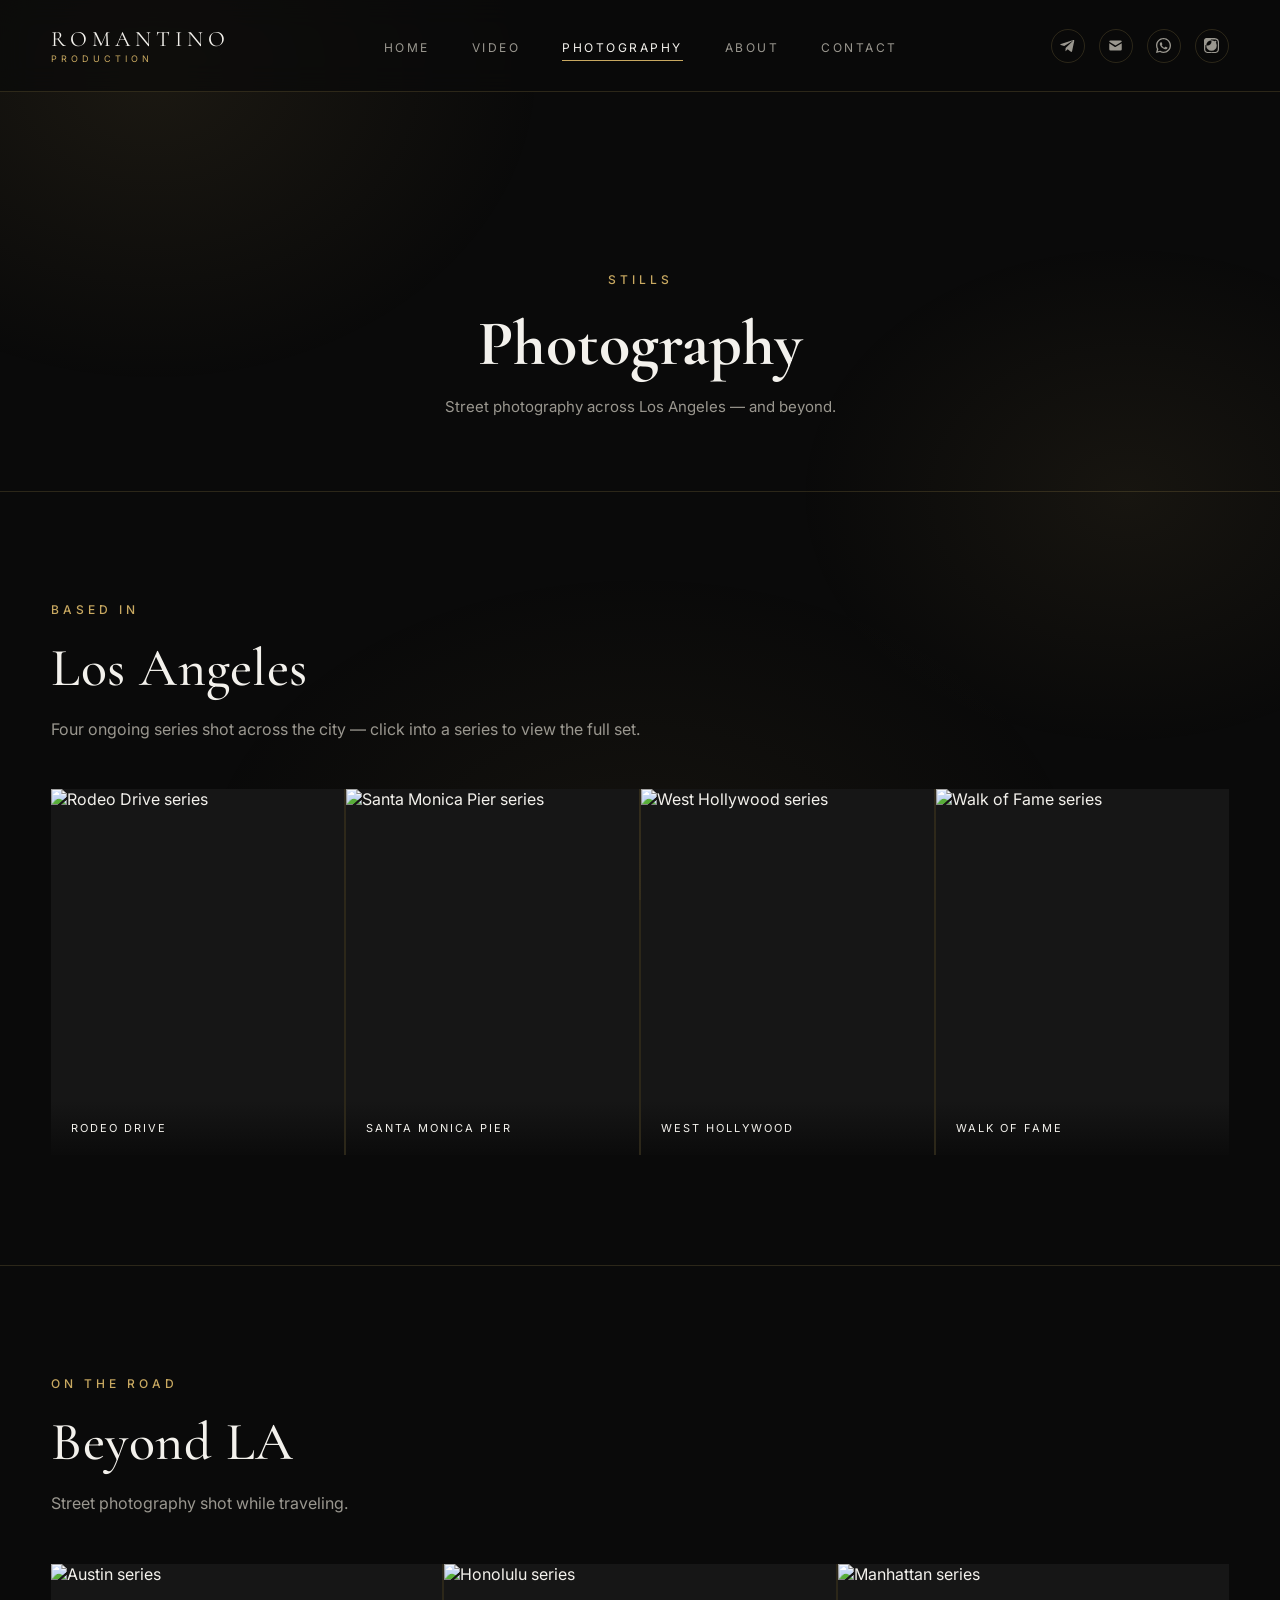
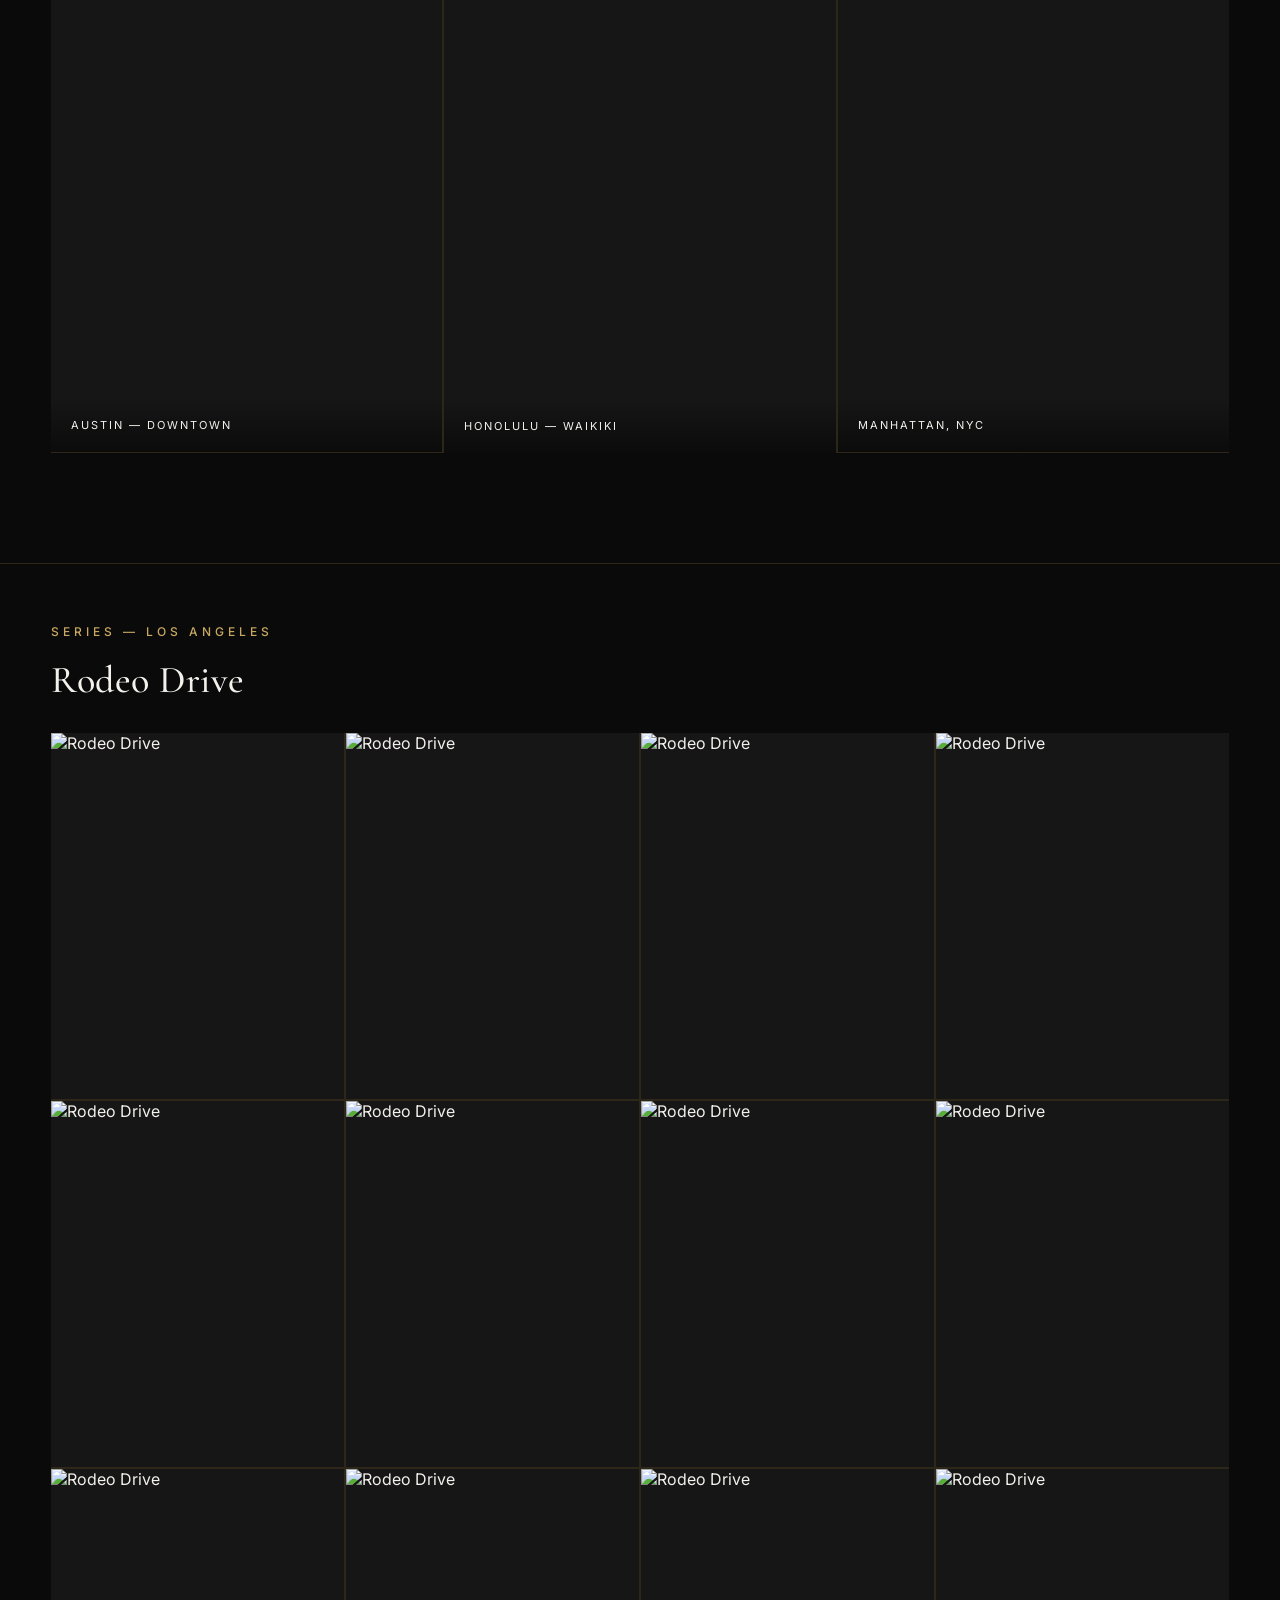
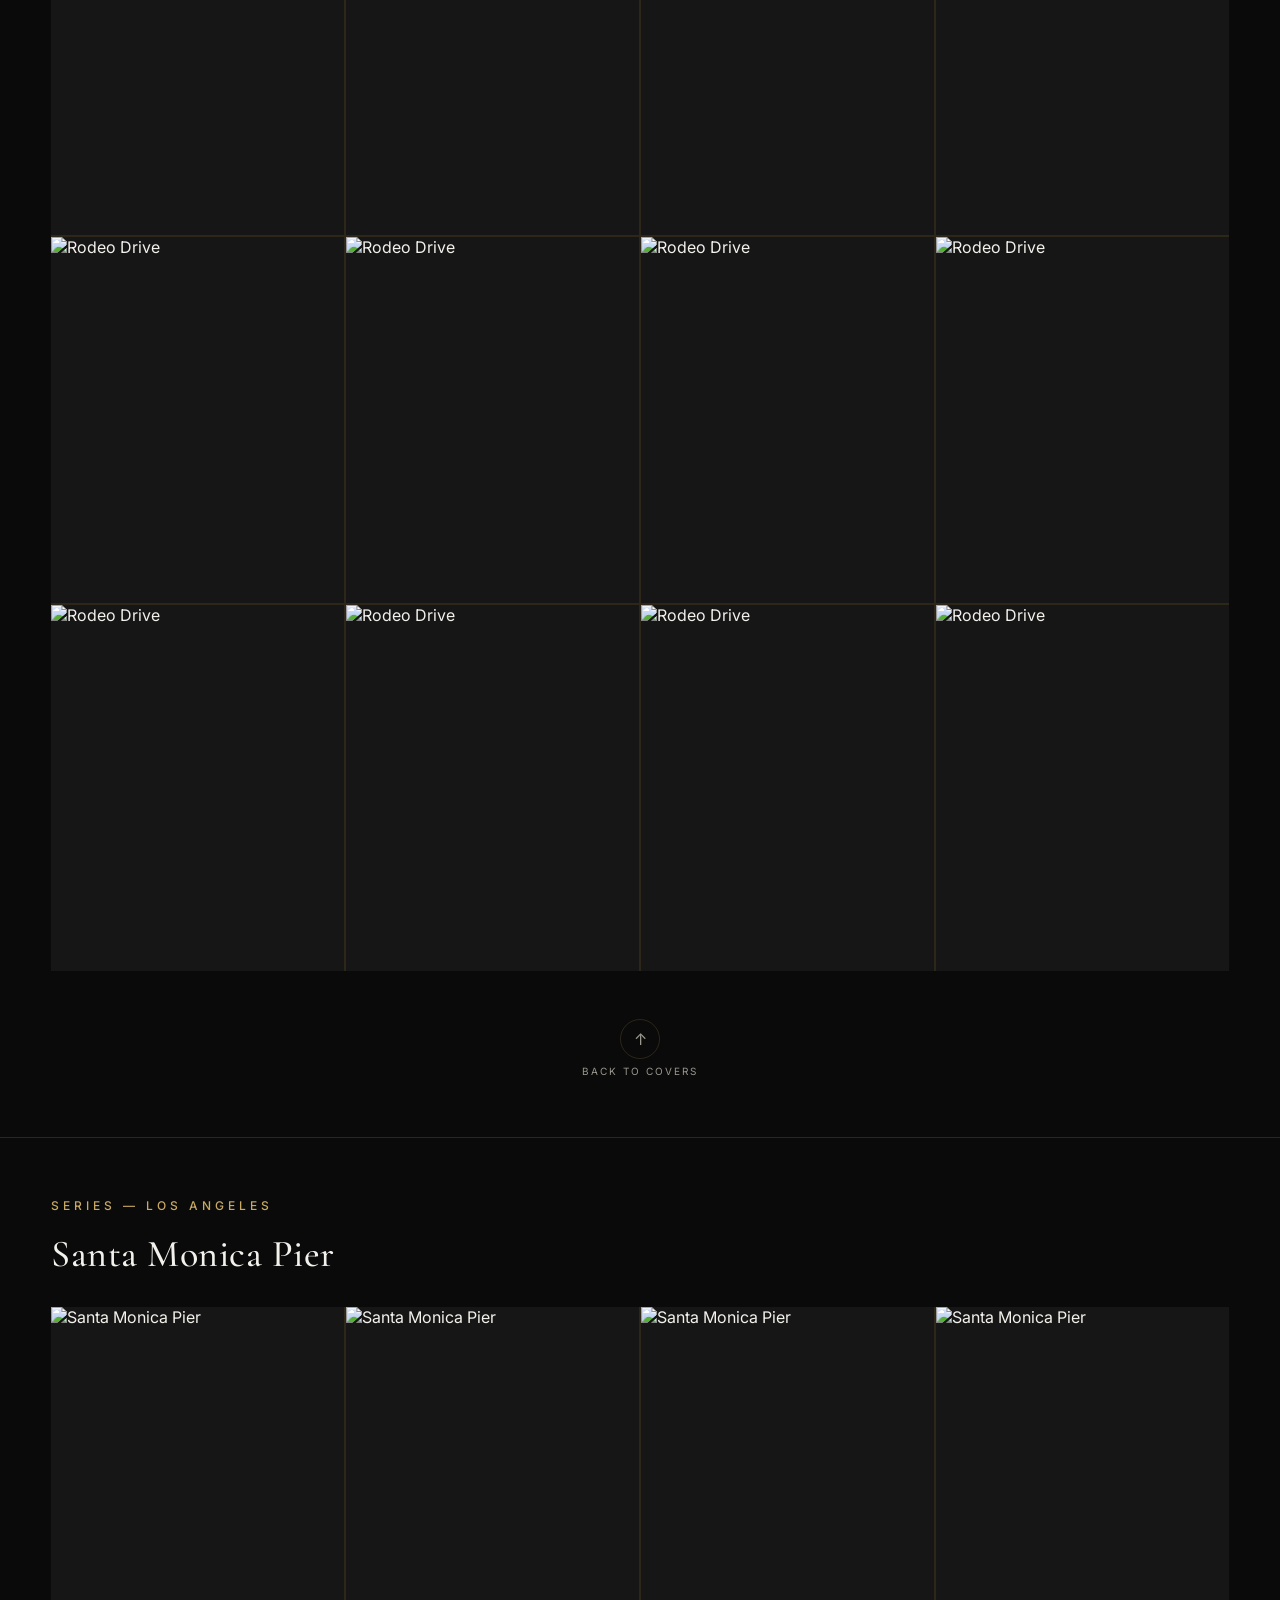
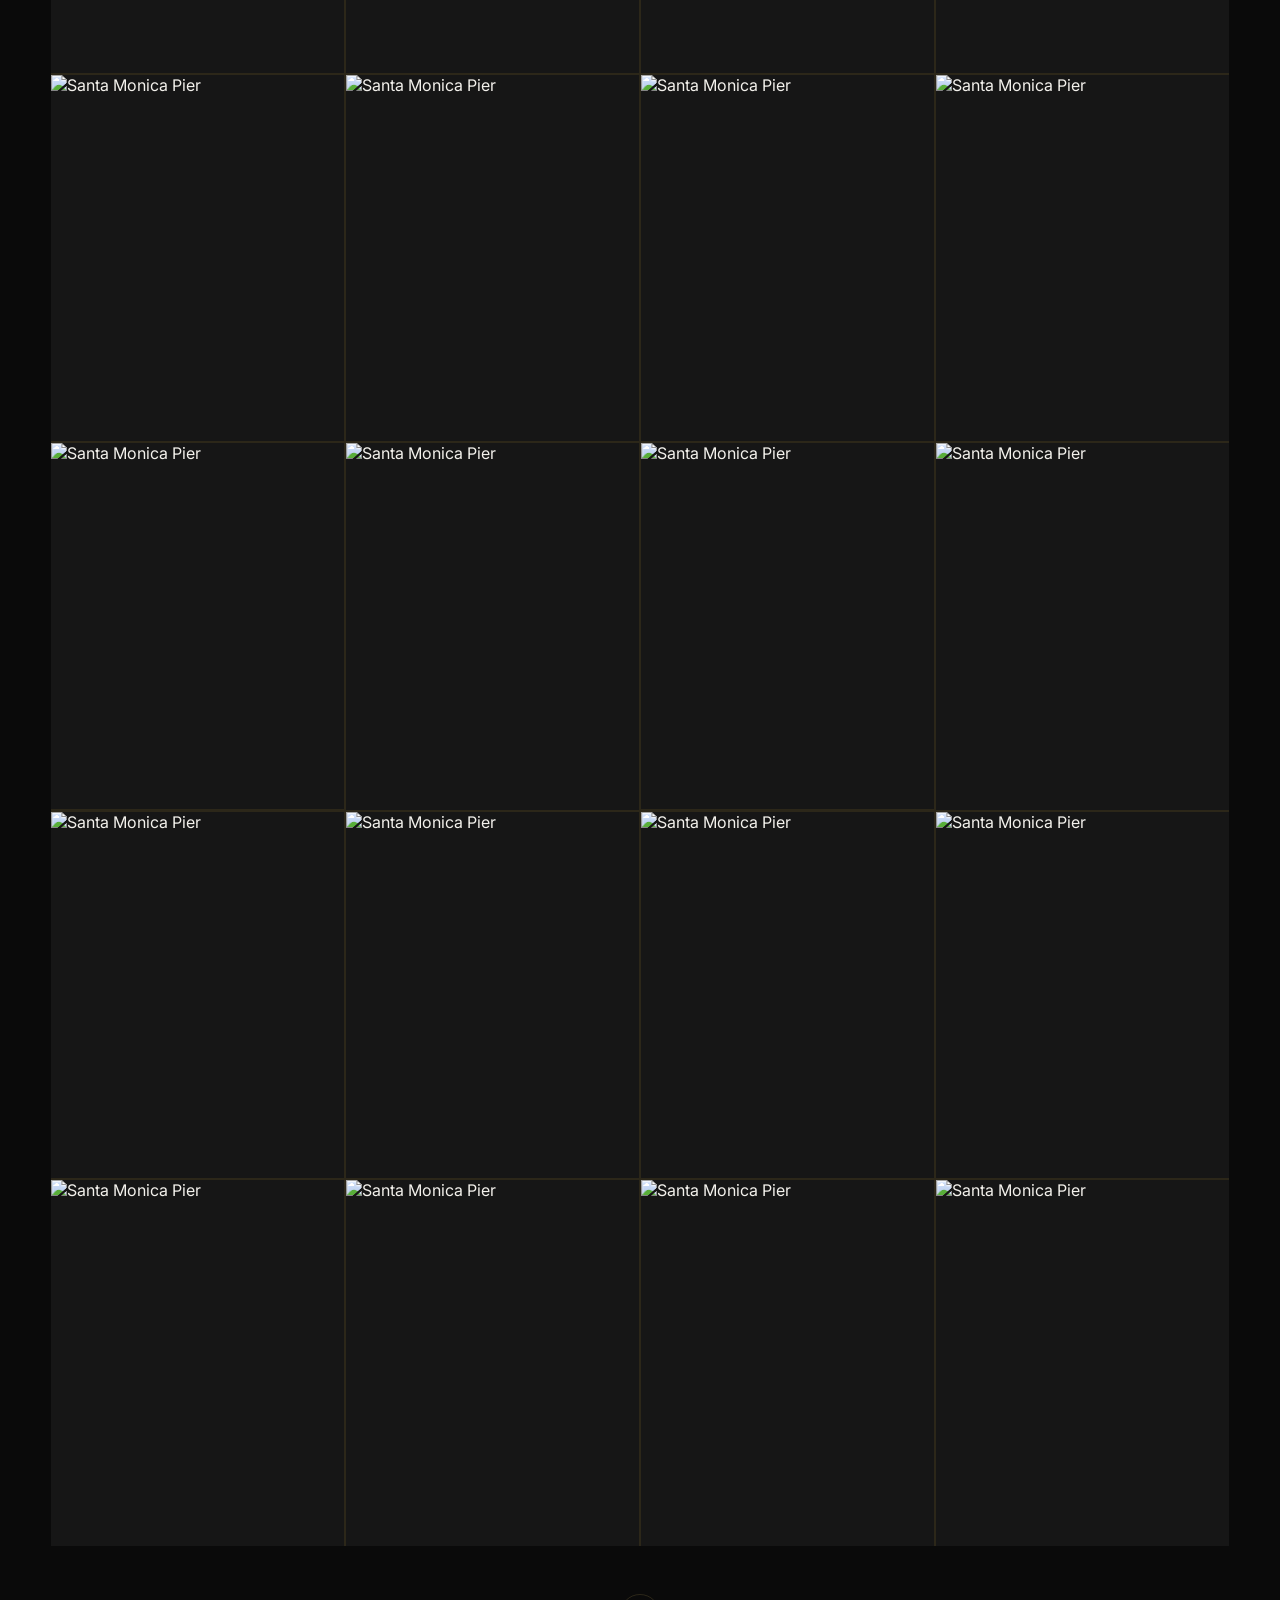
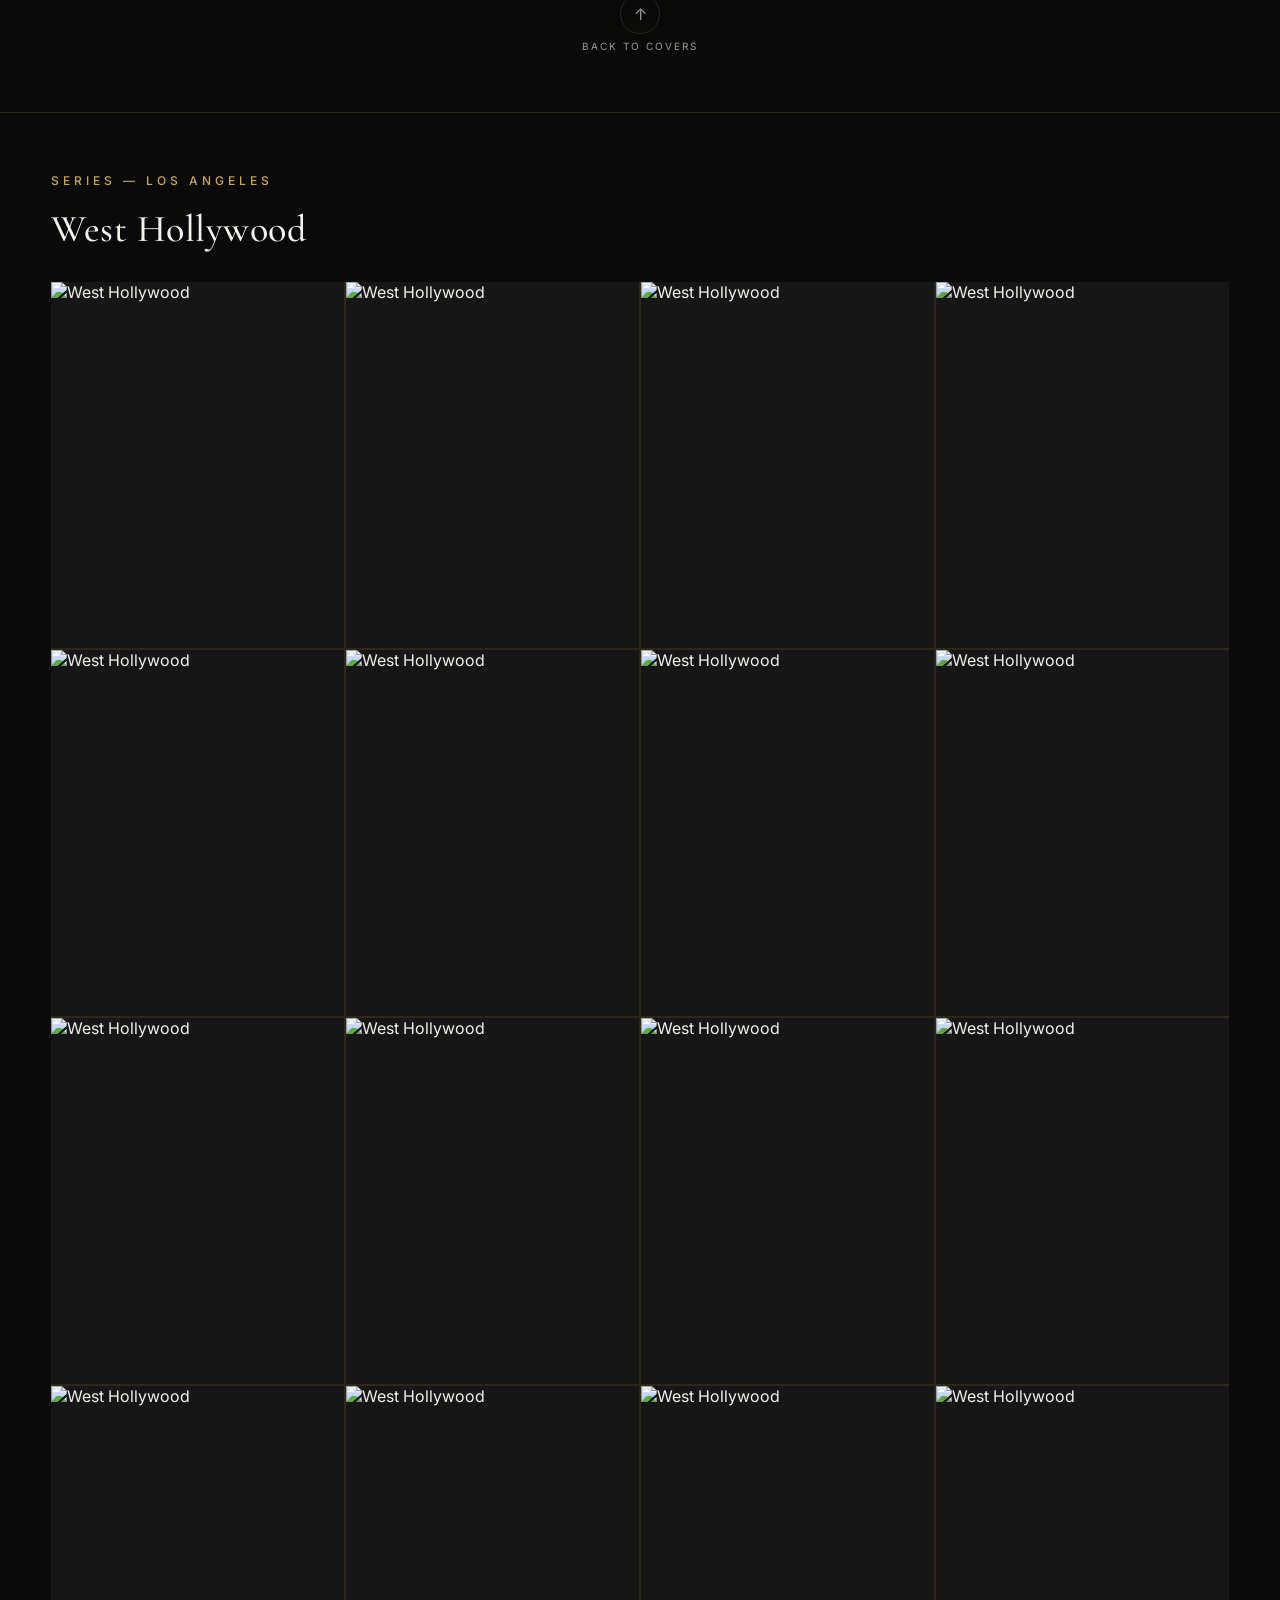
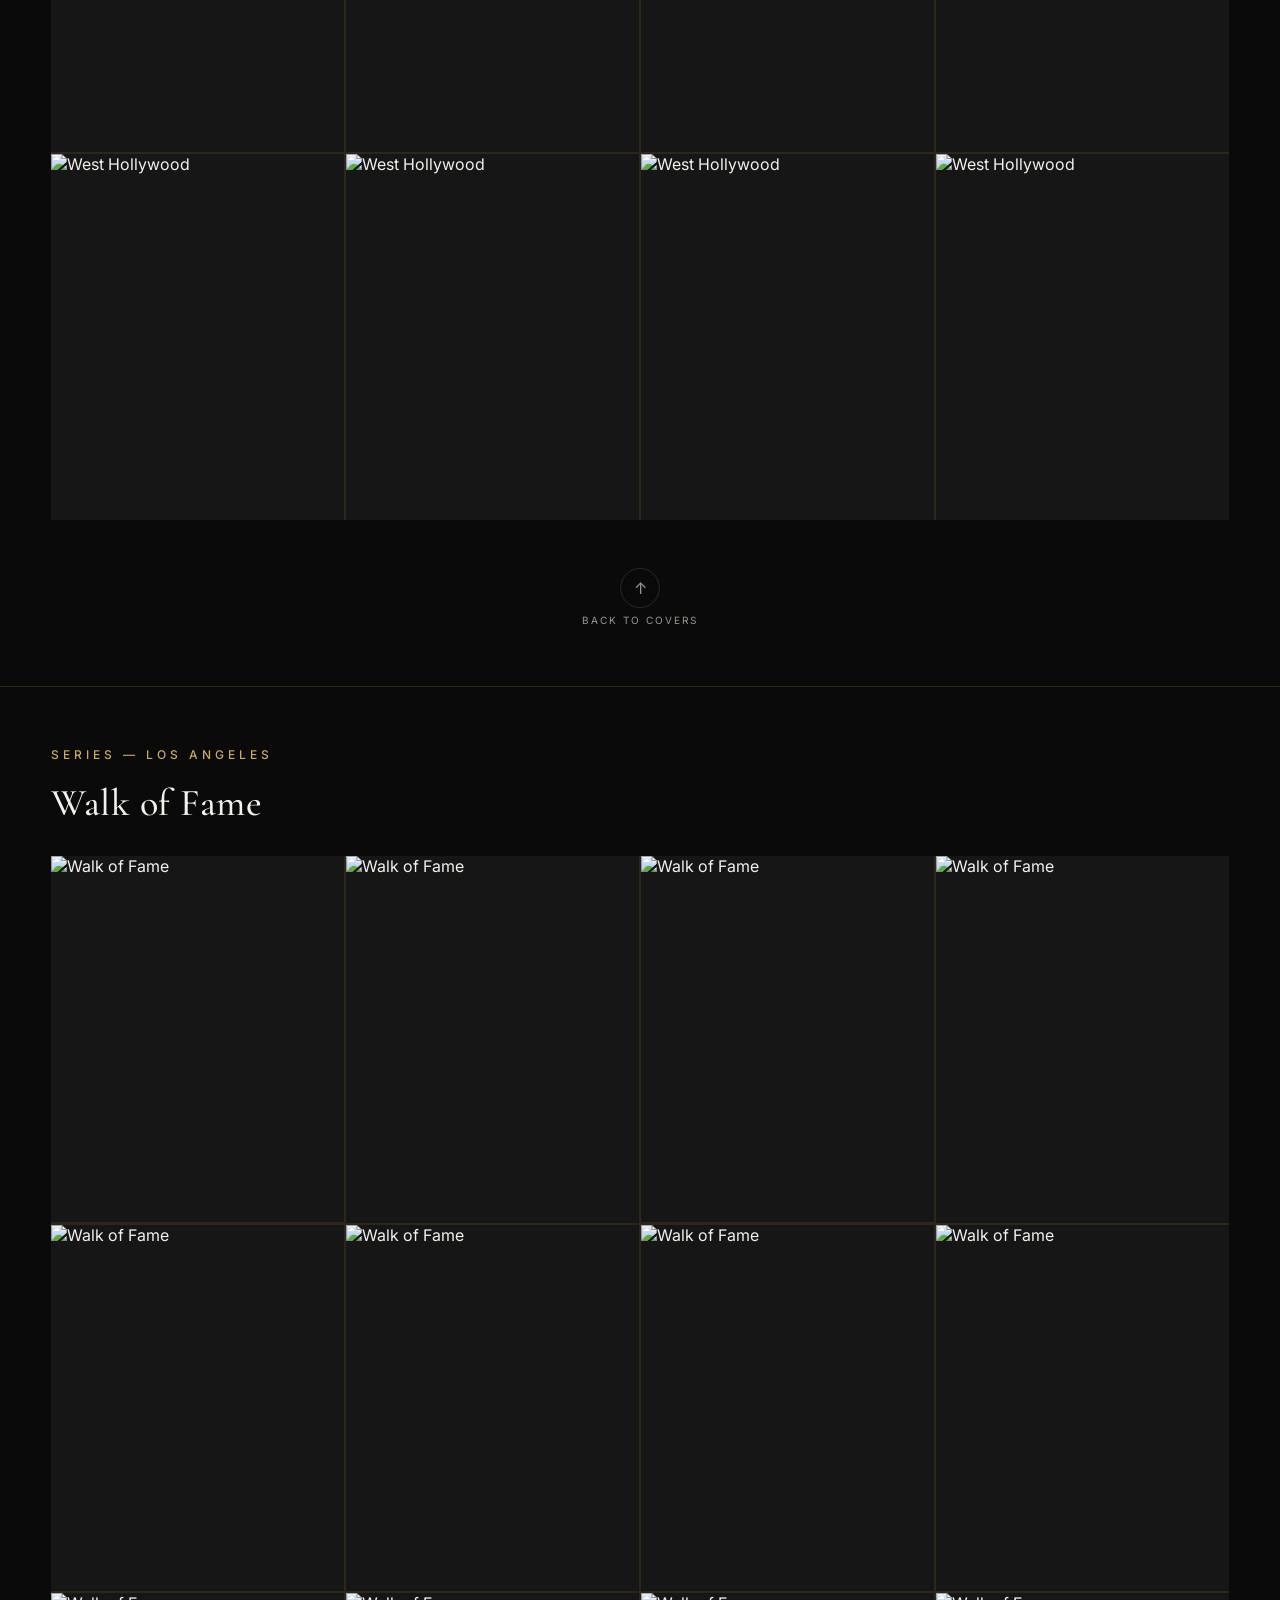
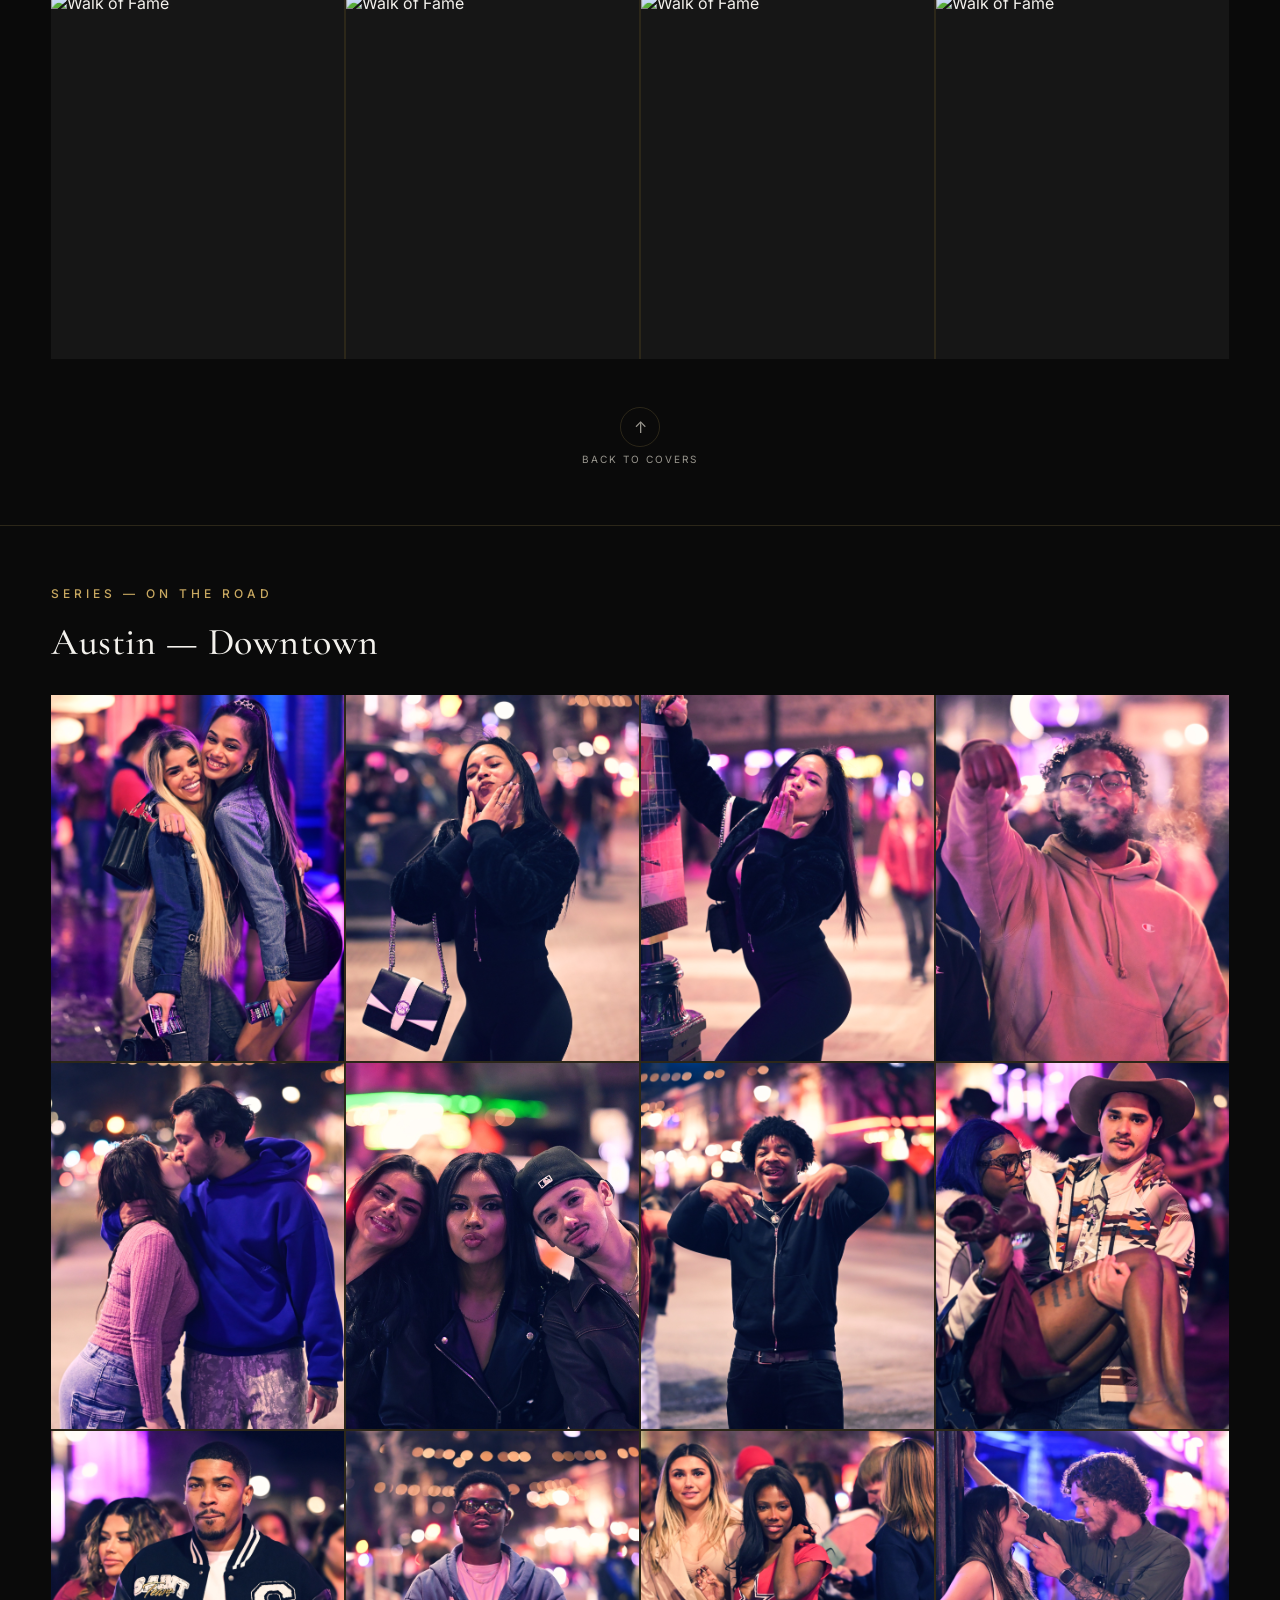
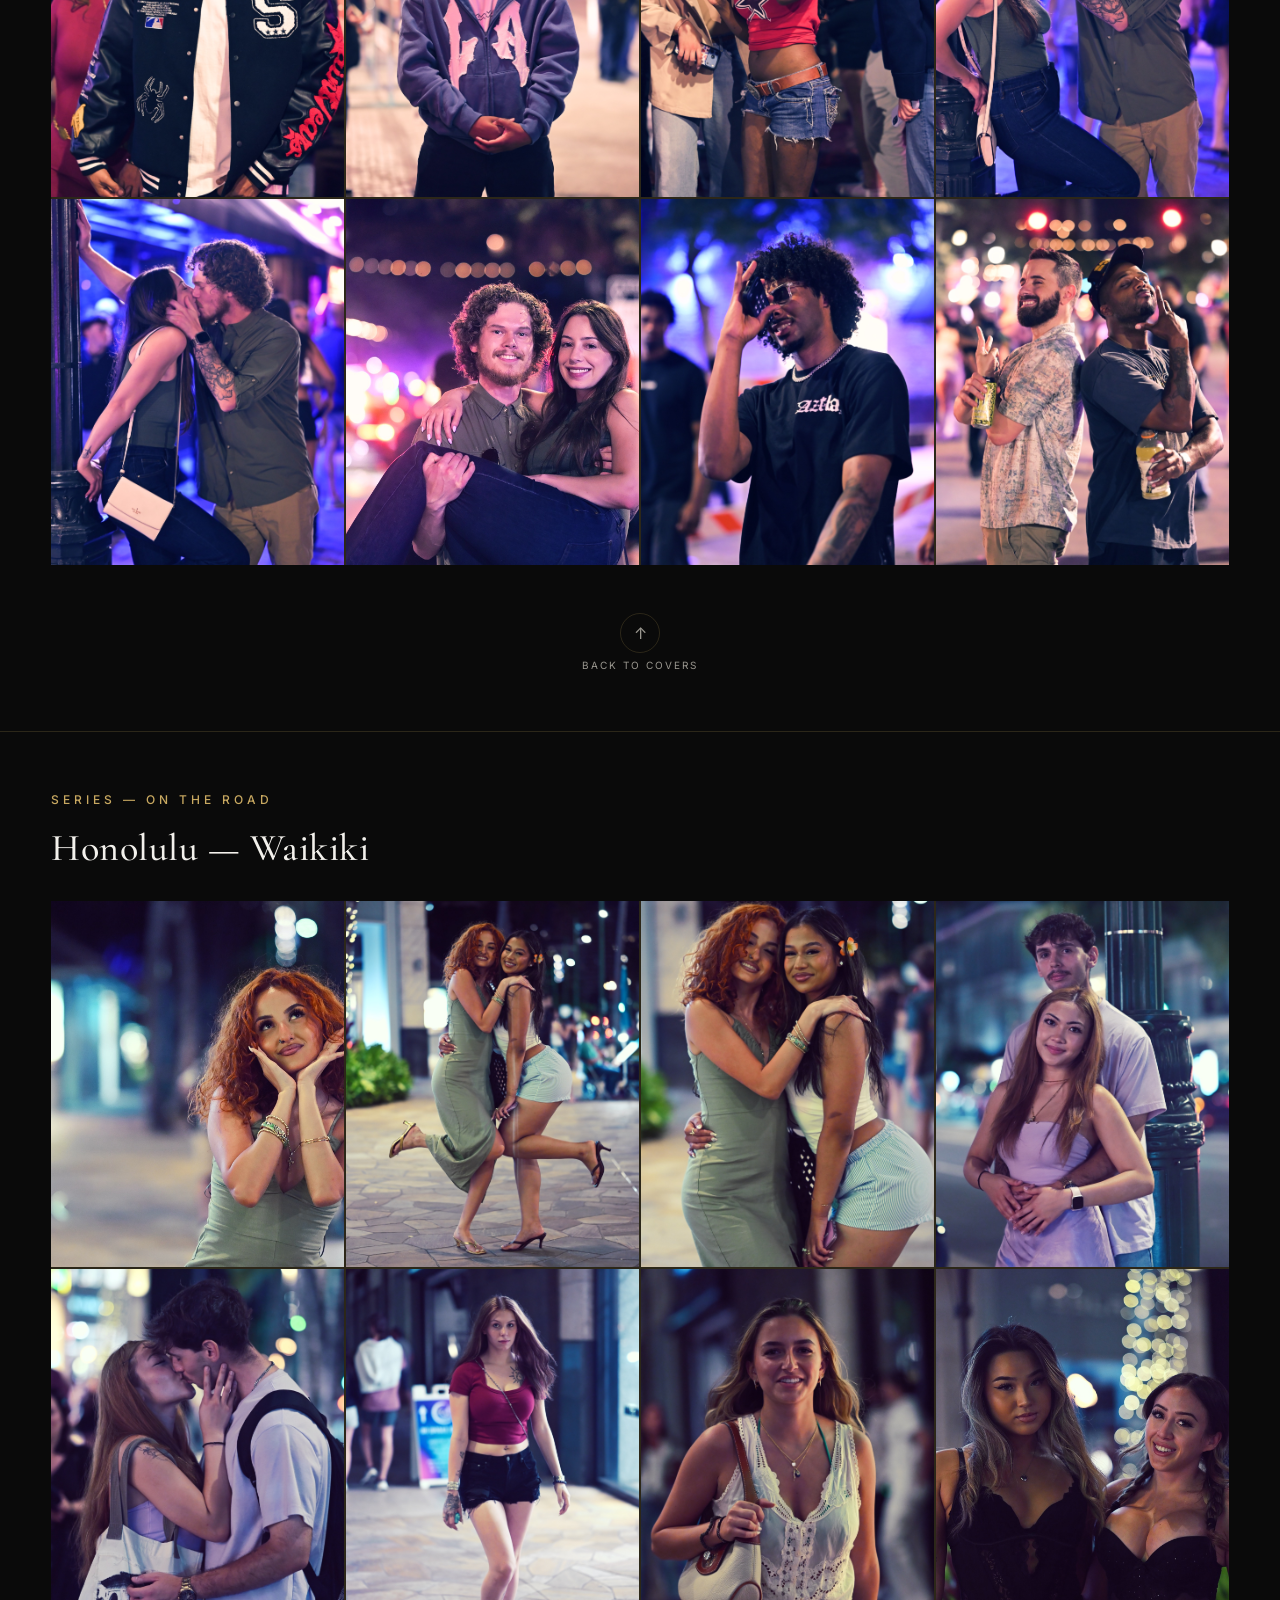
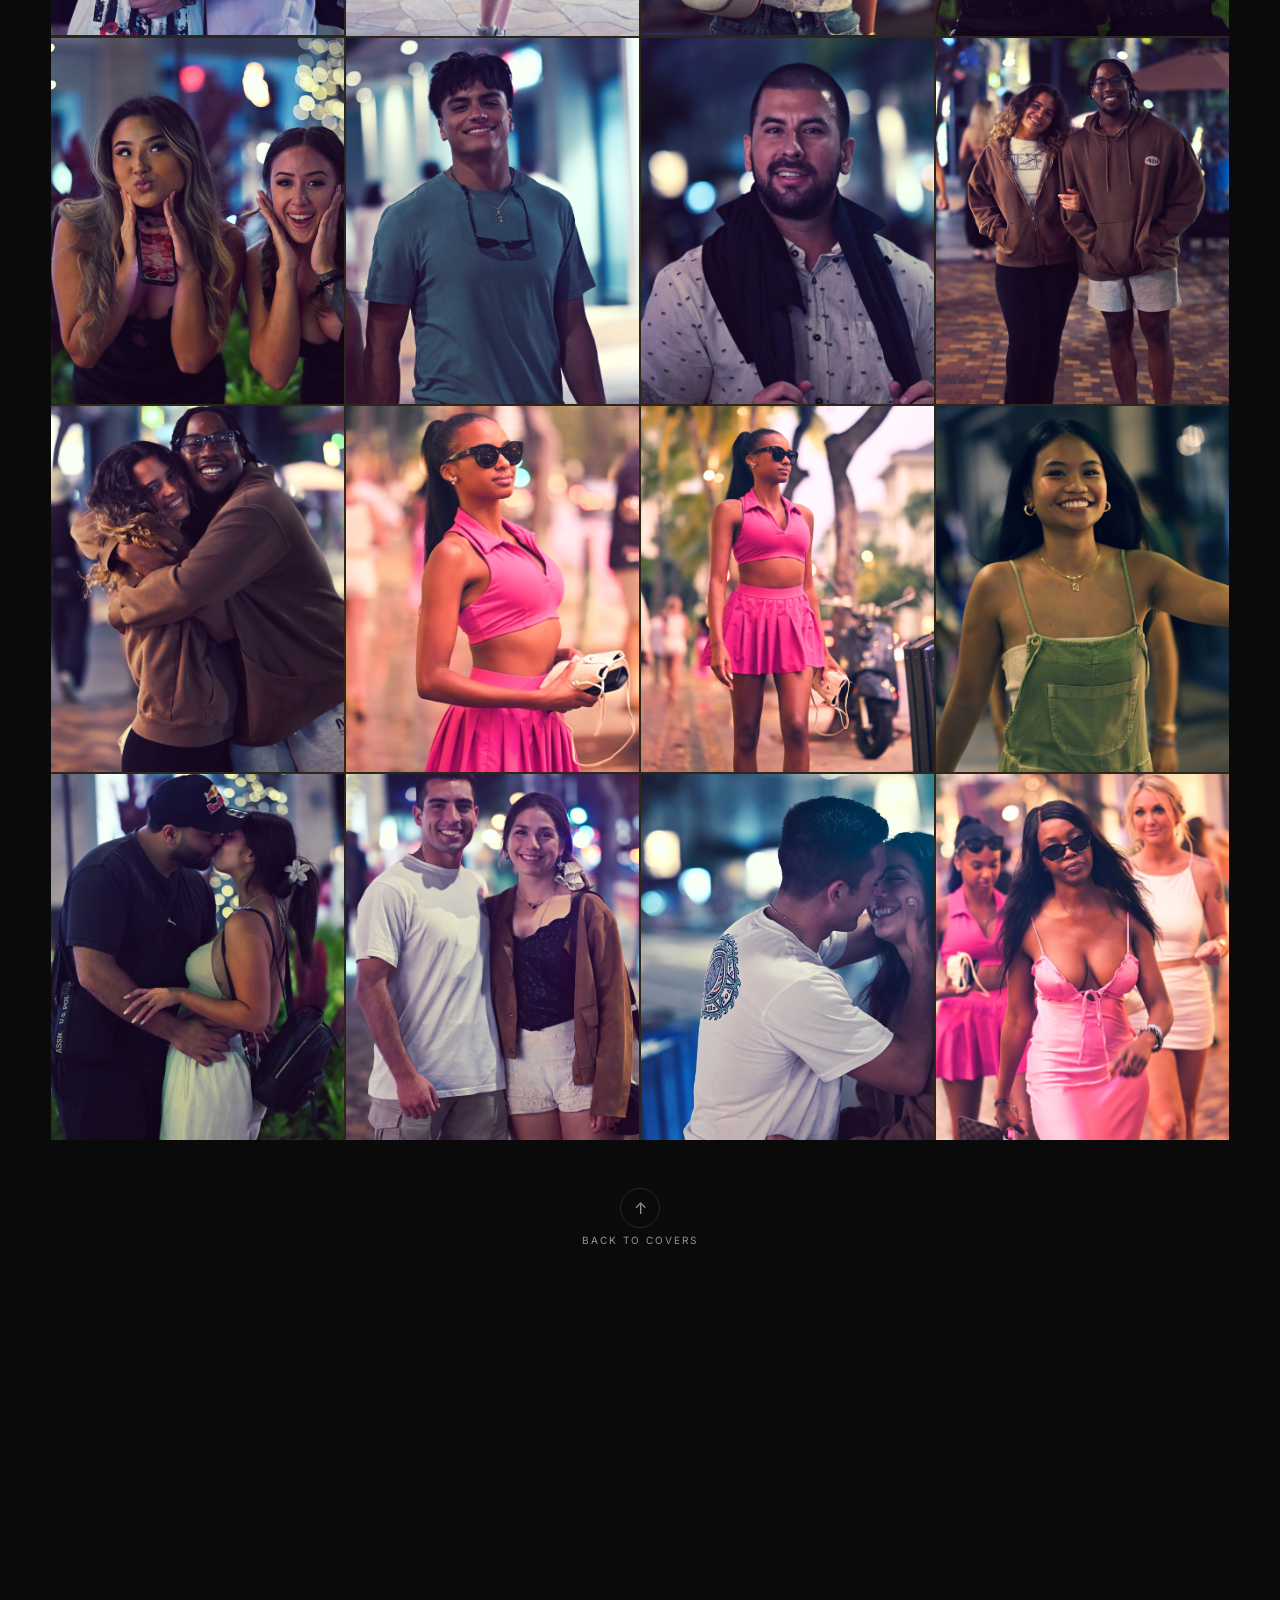
==== photography.html @ 9759249a "sync local as source of truth" ====
<!DOCTYPE html>
<html lang="en">
<head>
  <meta charset="UTF-8" />
  <meta name="viewport" content="width=device-width, initial-scale=1" />
  <meta name="description" content="Photography by Romantino Production — street photography across Los Angeles, Austin, Honolulu, Manhattan and Las Vegas." />
  <meta name="theme-color" content="#0a0a0a" />
  <title>Photography — Romantino Production</title>
  <link rel="preconnect" href="https://fonts.googleapis.com" crossorigin>
  <link rel="preconnect" href="https://fonts.gstatic.com" crossorigin>
  <link href="https://fonts.googleapis.com/css2?family=Cormorant+Garamond:wght@400;500;600&family=Inter:wght@300;400;500;600&display=swap" rel="stylesheet">
  <link rel="stylesheet" href="styles.css" />
  <script defer src="script.js"></script>
</head>
<body>
  <a class="skip-link" href="#main-content">Skip to content</a>
  <header class="site-header" role="banner">
    <div class="container header-inner">
      <a class="logo" href="index.html" aria-label="Romantino Production Home">
        <span class="logo-text">Romantino</span>
        <span class="logo-sub">Production</span>
      </a>
      <button class="nav-toggle" aria-label="Toggle menu" aria-expanded="false"><span></span><span></span><span></span></button>
      <nav class="main-nav" aria-label="Primary">
        <ul class="nav-list">
          <li><a class="nav-link" href="index.html">Home</a></li>
          <li><a class="nav-link" href="video.html">Video</a></li>
          <li><a class="nav-link active" href="photography.html" aria-current="page">Photography</a></li>
          <li><a class="nav-link" href="index.html#about">About</a></li>
          <li><a class="nav-link" href="index.html#contact">Contact</a></li>
        </ul>
      </nav>
      <div class="messengers" aria-label="Messenger links">
        <a class="messenger-btn tg" href="https://t.me/Romantinoteam" target="_blank" rel="noopener" aria-label="Telegram">
          <svg class="icon" viewBox="0 0 24 24" aria-hidden="true"><path d="M9.036 15.804l-.376 5.298c.538 0 .77-.231 1.048-.508l2.517-2.413 5.216 3.814c.956.534 1.634.253 1.898-.887l3.44-16.117h.001c.305-1.419-.511-1.972-1.444-1.627L1.49 9.48C.109 10.014.13 10.792 1.245 11.138l5.573 1.736 12.94-8.147c.609-.374 1.167-.167.71.207" fill="currentColor"/></svg>
        </a>
        <a class="messenger-btn mail" href="mailto:romphotoproduction@gmail.com" aria-label="Email">
          <svg class="icon" viewBox="0 0 24 24" aria-hidden="true"><path d="M2 6a2 2 0 012-2h16a2 2 0 012 2l-10 6L2 6zm0 2.236V18a2 2 0 002 2h16a2 2 0 002-2V8.236l-9.445 5.667a2 2 0 01-2.11 0L2 8.236z" fill="currentColor"/></svg>
        </a>
        <a class="messenger-btn wa" href="https://wa.me/+79058726205" target="_blank" rel="noopener" aria-label="WhatsApp">
          <svg class="icon" viewBox="0 0 24 24" aria-hidden="true"><path d="M20.52 3.48A11.88 11.88 0 0012 0C5.37 0 0 5.37 0 12c0 2.1.54 4.05 1.48 5.75L0 24l6.38-1.67A11.86 11.86 0 0012 24c6.63 0 12-5.37 12-12 0-3.2-1.25-6.2-3.48-8.52zM12 21.82a9.77 9.77 0 01-4.98-1.35l-.36-.21-3.79 1 1.02-3.69-.24-.38A9.78 9.78 0 012.18 12C2.18 6.57 6.57 2.18 12 2.18S21.82 6.57 21.82 12 17.43 21.82 12 21.82zm5.57-6.93c-.3-.15-1.77-.87-2.04-.97-.27-.1-.47-.15-.67.15-.2.3-.77.97-.94 1.17-.17.2-.35.22-.65.07-.3-.15-1.26-.46-2.4-1.47-.89-.8-1.5-1.79-1.68-2.09-.17-.3-.02-.46.13-.61.13-.13.3-.35.45-.52.15-.17.2-.3.3-.5.1-.2.05-.37-.02-.52-.07-.15-.67-1.62-.91-2.21-.24-.58-.48-.5-.67-.51-.17-.01-.37-.01-.57-.01-.2 0-.52.07-.79.37-.27.3-1.04 1.02-1.04 2.5 0 1.48 1.07 2.91 1.22 3.11.15.2 2.11 3.22 5.09 4.52.71.31 1.27.5 1.71.64.72.23 1.38.2 1.9.12.58-.09 1.77-.72 2.02-1.4.25-.68.25-1.26.17-1.4-.08-.14-.27-.22-.57-.37z" fill="currentColor"/></svg>
        </a>
        <a class="messenger-btn ig" href="https://www.instagram.com/Romantino_production" target="_blank" rel="noopener" aria-label="Instagram">
          <svg class="icon" viewBox="0 0 24 24" aria-hidden="true"><path d="M12 2.2c3.2 0 3.6 0 4.9.1 1.2.1 1.9.2 2.4.4.6.2 1 .4 1.5.9s.7.9.9 1.5c.2.5.3 1.2.4 2.4.1 1.3.1 1.7.1 4.9s0 3.6-.1 4.9c-.1 1.2-.2 1.9-.4 2.4-.2.6-.4 1-.9 1.5s-.9.7-1.5.9c-.5.2-1.2.3-2.4.4-1.3.1-1.7.1-4.9.1s-3.6 0-4.9-.1c-1.2-.1-1.9-.2-2.4-.4-.6-.2-1-.4-1.5-.9s-.7-.9-.9-1.5c-.2-.5-.3-1.2-.4-2.4C2.2 15.6 2.2 15.2 2.2 12s0-3.6.1-4.9c.1-1.2.2-1.9.4-2.4.2-.6.4-1 .9-1.5s.9-.7 1.5-.9c.5-.2 1.2-.3 2.4-.4C8.4 2.2 8.8 2.2 12 2.2m0-2.2C8.7 0 8.3 0 7 .1 5.7.2 4.8.4 4 .7c-.8.3-1.5.7-2.1 1.4a5.6 5.6 0 00-1.4 2.1c-.3.8-.5 1.7-.6 3-.1 1.3-.1 1.7-.1 5s0 3.7.1 5c.1 1.3.3 2.2.6 3 .3.8.7 1.5 1.4 2.1.6.6 1.3 1.1 2.1 1.4.8.3 1.7.5 3 .6 1.3.1 1.7.1 5 .1s3.7 0 5-.1c1.3-.1 2.2-.3 3-.6a5.6 5.6 0 002.1-1.4c.6-.6 1.1-1.3 1.4-2.1.3-.8.5-1.7.6-3 .1-1.3.1-1.7.1-5s0-3.7-.1-5c-.1-1.3-.3-2.2-.6-3a5.6 5.6 0 00-1.4-2.1A5.6 5.6 0 0019.9.7c-.8-.3-1.7-.5-3-.6C15.6 0 15.2 0 12 0z" fill="currentColor"/><path d="M12 5.8A6.2 6.2 0 105 12 6.2 6.2 0 0012 5.8m0-2.2A8.4 8.4 0 113.6 12 8.4 8.4 0 0112 3.6zM18.4 4.4a1.4 1.4 0 11-1.4 1.4 1.4 1.4 0 011.4-1.4z" fill="currentColor"/></svg>
        </a>
      </div>
    </div>
  </header>

  <main id="main-content">
    <section class="sub-hero reveal-on-scroll">
      <div class="container">
        <span class="eyebrow">Stills</span>
        <h1 class="page-title">Photography</h1>
        <p class="page-subtitle">Street photography across Los Angeles — and beyond.</p>
      </div>
    </section>

    <!-- LOS ANGELES — primary, based here -->
    <section id="covers" class="section reveal-on-scroll" aria-labelledby="la-heading">
      <div class="container">
        <span class="eyebrow">Based In</span>
        <h2 id="la-heading" class="section-title">Los Angeles</h2>
        <p class="section-sub">Four ongoing series shot across the city — click into a series to view the full set.</p>

        <div class="work-grid work-grid-la" style="margin-top:46px;">
          <a class="work-item" href="#s-rodeo">
            <img src="photo/previewphoto/Rodeo_drive.png" alt="Rodeo Drive series" loading="lazy" />
            <span class="work-caption">Rodeo Drive</span>
          </a>
          <a class="work-item" href="#s-santamonica">
            <img src="photo/previewphoto/the_pier.png" alt="Santa Monica Pier series" loading="lazy" />
            <span class="work-caption">Santa Monica Pier</span>
          </a>
          <a class="work-item" href="#s-weho">
            <img src="photo/previewphoto/west_hollywood.png" alt="West Hollywood series" loading="lazy" />
            <span class="work-caption">West Hollywood</span>
          </a>
          <a class="work-item" href="#s-wof">
            <img src="photo/previewphoto/walk_of_fame.png" alt="Walk of Fame series" loading="lazy" />
            <span class="work-caption">Walk of Fame</span>
          </a>
        </div>
      </div>
    </section>

    <!-- BEYOND LA — secondary cities -->
    <section class="section reveal-on-scroll" aria-labelledby="beyond-heading" style="border-top:1px solid var(--border);">
      <div class="container">
        <span class="eyebrow">On The Road</span>
        <h2 id="beyond-heading" class="section-title">Beyond LA</h2>
        <p class="section-sub">Street photography shot while traveling.</p>

        <div class="work-grid" style="margin-top:46px;">
          <a class="work-item" href="#s-austin">
            <img src="photo/previewphoto/austin.png" alt="Austin series" loading="lazy" />
            <span class="work-caption">Austin — Downtown</span>
          </a>
          <a class="work-item" href="#s-honolulu">
            <img src="photo/previewphoto/waikiki.png" alt="Honolulu series" loading="lazy" />
            <span class="work-caption">Honolulu — Waikiki</span>
          </a>
          <a class="work-item" href="#s-manhattan">
            <img src="photo/previewphoto/NYC.png" alt="Manhattan series" loading="lazy" />
            <span class="work-caption">Manhattan, NYC</span>
          </a>
         
        </div>
      </div>
    </section>

    <!-- Individual LA series galleries -->
    <section id="s-rodeo" class="section series-section reveal-on-scroll">
      <div class="container">
        <span class="eyebrow">Series — Los Angeles</span>
        <h2 class="section-title">Rodeo Drive</h2>
        <div class="work-grid series-grid">
          <div class="work-item"><img src="photo/LA/beverly_hills/1.JPG" alt="Rodeo Drive" loading="lazy" /></div>
          <div class="work-item"><img src="photo/LA/beverly_hills/2.JPG" alt="Rodeo Drive" loading="lazy" /></div>
          <div class="work-item"><img src="photo/LA/beverly_hills/3.JPG" alt="Rodeo Drive" loading="lazy" /></div>
          <div class="work-item"><img src="photo/LA/beverly_hills/4.JPG" alt="Rodeo Drive" loading="lazy" /></div>
          <div class="work-item"><img src="photo/LA/beverly_hills/5.JPG" alt="Rodeo Drive" loading="lazy" /></div>
          <div class="work-item"><img src="photo/LA/beverly_hills/6.JPG" alt="Rodeo Drive" loading="lazy" /></div>
          <div class="work-item"><img src="photo/LA/beverly_hills/7.JPG" alt="Rodeo Drive" loading="lazy" /></div>
          <div class="work-item"><img src="photo/LA/beverly_hills/8.JPG" alt="Rodeo Drive" loading="lazy" /></div>
          <div class="work-item"><img src="photo/LA/beverly_hills/9.JPG" alt="Rodeo Drive" loading="lazy" /></div>
          <div class="work-item"><img src="photo/LA/beverly_hills/10.JPG" alt="Rodeo Drive" loading="lazy" /></div>
          <div class="work-item"><img src="photo/LA/beverly_hills/11.JPG" alt="Rodeo Drive" loading="lazy" /></div>
          <div class="work-item"><img src="photo/LA/beverly_hills/12.JPG" alt="Rodeo Drive" loading="lazy" /></div>
          <div class="work-item"><img src="photo/LA/beverly_hills/13.JPG" alt="Rodeo Drive" loading="lazy" /></div>
          <div class="work-item"><img src="photo/LA/beverly_hills/14.JPG" alt="Rodeo Drive" loading="lazy" /></div>
          <div class="work-item"><img src="photo/LA/beverly_hills/15.JPG" alt="Rodeo Drive" loading="lazy" /></div>
          <div class="work-item"><img src="photo/LA/beverly_hills/16.JPG" alt="Rodeo Drive" loading="lazy" /></div>
          <div class="work-item"><img src="photo/LA/beverly_hills/17.JPG" alt="Rodeo Drive" loading="lazy" /></div>
          <div class="work-item"><img src="photo/LA/beverly_hills/18.JPG" alt="Rodeo Drive" loading="lazy" /></div>
          <div class="work-item"><img src="photo/LA/beverly_hills/19.JPG" alt="Rodeo Drive" loading="lazy" /></div>
          <div class="work-item"><img src="photo/LA/beverly_hills/20.JPG" alt="Rodeo Drive" loading="lazy" /></div>
        </div>
        <a class="series-back-to-top" href="#covers" aria-label="Back to covers">
          <span class="series-back-to-top-arrow">&uarr;</span>
          <span class="series-back-to-top-label">Back to Covers</span>
        </a>
      </div>
    </section>

    <section id="s-santamonica" class="section series-section reveal-on-scroll">
      <div class="container">
        <span class="eyebrow">Series — Los Angeles</span>
        <h2 class="section-title">Santa Monica Pier</h2>
        <div class="work-grid series-grid">
          <div class="work-item"><img src="photo/LA/santa_monica/1.JPG" alt="Santa Monica Pier" loading="lazy" /></div>
          <div class="work-item"><img src="photo/LA/santa_monica/2.JPG" alt="Santa Monica Pier" loading="lazy" /></div>
          <div class="work-item"><img src="photo/LA/santa_monica/3.JPG" alt="Santa Monica Pier" loading="lazy" /></div>
          <div class="work-item"><img src="photo/LA/santa_monica/4.JPG" alt="Santa Monica Pier" loading="lazy" /></div>
          <div class="work-item"><img src="photo/LA/santa_monica/5.JPG" alt="Santa Monica Pier" loading="lazy" /></div>
          <div class="work-item"><img src="photo/LA/santa_monica/6.JPG" alt="Santa Monica Pier" loading="lazy" /></div>
          <div class="work-item"><img src="photo/LA/santa_monica/7.JPG" alt="Santa Monica Pier" loading="lazy" /></div>
          <div class="work-item"><img src="photo/LA/santa_monica/8.JPG" alt="Santa Monica Pier" loading="lazy" /></div>
          <div class="work-item"><img src="photo/LA/santa_monica/9.JPG" alt="Santa Monica Pier" loading="lazy" /></div>
          <div class="work-item"><img src="photo/LA/santa_monica/10.JPG" alt="Santa Monica Pier" loading="lazy" /></div>
          <div class="work-item"><img src="photo/LA/santa_monica/11.JPG" alt="Santa Monica Pier" loading="lazy" /></div>
          <div class="work-item"><img src="photo/LA/santa_monica/12.JPG" alt="Santa Monica Pier" loading="lazy" /></div>
          <div class="work-item"><img src="photo/LA/santa_monica/13.JPG" alt="Santa Monica Pier" loading="lazy" /></div>
          <div class="work-item"><img src="photo/LA/santa_monica/14.JPG" alt="Santa Monica Pier" loading="lazy" /></div>
          <div class="work-item"><img src="photo/LA/santa_monica/15.JPG" alt="Santa Monica Pier" loading="lazy" /></div>
          <div class="work-item"><img src="photo/LA/santa_monica/16.JPG" alt="Santa Monica Pier" loading="lazy" /></div>
          <div class="work-item"><img src="photo/LA/santa_monica/17.JPG" alt="Santa Monica Pier" loading="lazy" /></div>
          <div class="work-item"><img src="photo/LA/santa_monica/18.JPG" alt="Santa Monica Pier" loading="lazy" /></div>
          <div class="work-item"><img src="photo/LA/santa_monica/19.JPG" alt="Santa Monica Pier" loading="lazy" /></div>
          <div class="work-item"><img src="photo/LA/santa_monica/20.JPG" alt="Santa Monica Pier" loading="lazy" /></div>
        </div>
        <a class="series-back-to-top" href="#covers" aria-label="Back to covers">
          <span class="series-back-to-top-arrow">&uarr;</span>
          <span class="series-back-to-top-label">Back to Covers</span>
        </a>
      </div>
    </section>

    <section id="s-weho" class="section series-section reveal-on-scroll">
      <div class="container">
        <span class="eyebrow">Series — Los Angeles</span>
        <h2 class="section-title">West Hollywood</h2>
        <div class="work-grid series-grid">
          <div class="work-item"><img src="photo/LA/west_hollywood/1.JPG" alt="West Hollywood" loading="lazy" /></div>
          <div class="work-item"><img src="photo/LA/west_hollywood/2.JPG" alt="West Hollywood" loading="lazy" /></div>
          <div class="work-item"><img src="photo/LA/west_hollywood/3.JPG" alt="West Hollywood" loading="lazy" /></div>
          <div class="work-item"><img src="photo/LA/west_hollywood/4.JPG" alt="West Hollywood" loading="lazy" /></div>
          <div class="work-item"><img src="photo/LA/west_hollywood/5.JPG" alt="West Hollywood" loading="lazy" /></div>
          <div class="work-item"><img src="photo/LA/west_hollywood/6.JPG" alt="West Hollywood" loading="lazy" /></div>
          <div class="work-item"><img src="photo/LA/west_hollywood/7.JPG" alt="West Hollywood" loading="lazy" /></div>
          <div class="work-item"><img src="photo/LA/west_hollywood/8.JPG" alt="West Hollywood" loading="lazy" /></div>
          <div class="work-item"><img src="photo/LA/west_hollywood/9.JPG" alt="West Hollywood" loading="lazy" /></div>
          <div class="work-item"><img src="photo/LA/west_hollywood/10.JPG" alt="West Hollywood" loading="lazy" /></div>
          <div class="work-item"><img src="photo/LA/west_hollywood/11.JPG" alt="West Hollywood" loading="lazy" /></div>
          <div class="work-item"><img src="photo/LA/west_hollywood/12.JPG" alt="West Hollywood" loading="lazy" /></div>
          <div class="work-item"><img src="photo/LA/west_hollywood/13.JPG" alt="West Hollywood" loading="lazy" /></div>
          <div class="work-item"><img src="photo/LA/west_hollywood/14.JPG" alt="West Hollywood" loading="lazy" /></div>
          <div class="work-item"><img src="photo/LA/west_hollywood/15.JPG" alt="West Hollywood" loading="lazy" /></div>
          <div class="work-item"><img src="photo/LA/west_hollywood/16.JPG" alt="West Hollywood" loading="lazy" /></div>
          <div class="work-item"><img src="photo/LA/west_hollywood/17.JPG" alt="West Hollywood" loading="lazy" /></div>
          <div class="work-item"><img src="photo/LA/west_hollywood/18.JPG" alt="West Hollywood" loading="lazy" /></div>
          <div class="work-item"><img src="photo/LA/west_hollywood/19.JPG" alt="West Hollywood" loading="lazy" /></div>
          <div class="work-item"><img src="photo/LA/west_hollywood/20.JPG" alt="West Hollywood" loading="lazy" /></div>
        </div>
        <a class="series-back-to-top" href="#covers" aria-label="Back to covers">
          <span class="series-back-to-top-arrow">&uarr;</span>
          <span class="series-back-to-top-label">Back to Covers</span>
        </a>
      </div>
    </section>

    <section id="s-wof" class="section series-section reveal-on-scroll">
      <div class="container">
        <span class="eyebrow">Series — Los Angeles</span>
        <h2 class="section-title">Walk of Fame</h2>
        <div class="work-grid series-grid">
          <div class="work-item"><img src="photo/LA/walk_of_fame/1.JPG" alt="Walk of Fame" loading="lazy" /></div>
          <div class="work-item"><img src="photo/LA/walk_of_fame/2.JPG" alt="Walk of Fame" loading="lazy" /></div>
          <div class="work-item"><img src="photo/LA/walk_of_fame/3.JPG" alt="Walk of Fame" loading="lazy" /></div>
          <div class="work-item"><img src="photo/LA/walk_of_fame/4.JPG" alt="Walk of Fame" loading="lazy" /></div>
          <div class="work-item"><img src="photo/LA/walk_of_fame/5.JPG" alt="Walk of Fame" loading="lazy" /></div>
          <div class="work-item"><img src="photo/LA/walk_of_fame/6.JPG" alt="Walk of Fame" loading="lazy" /></div>
          <div class="work-item"><img src="photo/LA/walk_of_fame/7.JPG" alt="Walk of Fame" loading="lazy" /></div>
          <div class="work-item"><img src="photo/LA/walk_of_fame/8.JPG" alt="Walk of Fame" loading="lazy" /></div>
          <div class="work-item"><img src="photo/LA/walk_of_fame/9.JPG" alt="Walk of Fame" loading="lazy" /></div>
          <div class="work-item"><img src="photo/LA/walk_of_fame/10.JPG" alt="Walk of Fame" loading="lazy" /></div>
          <div class="work-item"><img src="photo/LA/walk_of_fame/11.JPG" alt="Walk of Fame" loading="lazy" /></div>
          <div class="work-item"><img src="photo/LA/walk_of_fame/12.JPG" alt="Walk of Fame" loading="lazy" /></div>

        </div>
        <a class="series-back-to-top" href="#covers" aria-label="Back to covers">
          <span class="series-back-to-top-arrow">&uarr;</span>
          <span class="series-back-to-top-label">Back to Covers</span>
        </a>
      </div>
    </section>

    <!-- Individual series galleries — beyond LA -->
    <section id="s-austin" class="section series-section reveal-on-scroll">
      <div class="container">
        <span class="eyebrow">Series — On The Road</span>
        <h2 class="section-title">Austin — Downtown</h2>
        <div class="work-grid series-grid">
          <div class="work-item"><img src="photo/austin/1.jpg" alt="Austin" loading="lazy" /></div>
          <div class="work-item"><img src="photo/austin/2.jpg" alt="Austin" loading="lazy" /></div>
          <div class="work-item"><img src="photo/austin/3.jpg" alt="Austin" loading="lazy" /></div>
          <div class="work-item"><img src="photo/austin/4.jpg" alt="Austin" loading="lazy" /></div>
          <div class="work-item"><img src="photo/austin/5.jpg" alt="Austin" loading="lazy" /></div>
          <div class="work-item"><img src="photo/austin/6.jpg" alt="Austin" loading="lazy" /></div>
          <div class="work-item"><img src="photo/austin/7.jpg" alt="Austin" loading="lazy" /></div>
          <div class="work-item"><img src="photo/austin/8.jpg" alt="Austin" loading="lazy" /></div>
          <div class="work-item"><img src="photo/austin/9.jpg" alt="Austin" loading="lazy" /></div> 
          <div class="work-item"><img src="photo/austin/10.jpg" alt="Austin" loading="lazy" /></div>
          <div class="work-item"><img src="photo/austin/11.jpg" alt="Austin" loading="lazy" /></div>
          <div class="work-item"><img src="photo/austin/12.jpg" alt="Austin" loading="lazy" /></div>
          <div class="work-item"><img src="photo/austin/13.jpg" alt="Austin" loading="lazy" /></div>
          <div class="work-item"><img src="photo/austin/14.jpg" alt="Austin" loading="lazy" /></div>
          <div class="work-item"><img src="photo/austin/15.jpg" alt="Austin" loading="lazy" /></div>
          <div class="work-item"><img src="photo/austin/16.jpg" alt="Austin" loading="lazy" /></div>
        </div>
        <a class="series-back-to-top" href="#covers" aria-label="Back to covers">
          <span class="series-back-to-top-arrow">&uarr;</span>
          <span class="series-back-to-top-label">Back to Covers</span>
        </a>
      </div>
    </section>

    <section id="s-honolulu" class="section series-section reveal-on-scroll">
      <div class="container">
        <span class="eyebrow">Series — On The Road</span>
        <h2 class="section-title">Honolulu — Waikiki</h2>
        <div class="work-grid series-grid">
          <div class="work-item"><img src="photo/hawaii/1.jpg" alt="Honolulu" loading="lazy" /></div>
          <div class="work-item"><img src="photo/hawaii/2.jpg" alt="Honolulu" loading="lazy" /></div>
          <div class="work-item"><img src="photo/hawaii/3.jpg" alt="Honolulu" loading="lazy" /></div>
          <div class="work-item"><img src="photo/hawaii/4.jpg" alt="Honolulu" loading="lazy" /></div>
          <div class="work-item"><img src="photo/hawaii/5.jpg" alt="Honolulu" loading="lazy" /></div>
          <div class="work-item"><img src="photo/hawaii/6.jpg" alt="Honolulu" loading="lazy" /></div>
          <div class="work-item"><img src="photo/hawaii/7.jpg" alt="Honolulu" loading="lazy" /></div>
          <div class="work-item"><img src="photo/hawaii/8.jpg" alt="Honolulu" loading="lazy" /></div>
          <div class="work-item"><img src="photo/hawaii/9.jpg" alt="Honolulu" loading="lazy" /></div>
          <div class="work-item"><img src="photo/hawaii/10.jpg" alt="Honolulu" loading="lazy" /></div>
          <div class="work-item"><img src="photo/hawaii/11.jpg" alt="Honolulu" loading="lazy" /></div>
          <div class="work-item"><img src="photo/hawaii/12.jpg" alt="Honolulu" loading="lazy" /></div>
          <div class="work-item"><img src="photo/hawaii/13.jpg" alt="Honolulu" loading="lazy" /></div>
          <div class="work-item"><img src="photo/hawaii/14.jpg" alt="Honolulu" loading="lazy" /></div>
          <div class="work-item"><img src="photo/hawaii/15.jpg" alt="Honolulu" loading="lazy" /></div>
          <div class="work-item"><img src="photo/hawaii/16.jpg" alt="Honolulu" loading="lazy" /></div>
          <div class="work-item"><img src="photo/hawaii/17.jpg" alt="Honolulu" loading="lazy" /></div>
          <div class="work-item"><img src="photo/hawaii/18.jpg" alt="Honolulu" loading="lazy" /></div>
          <div class="work-item"><img src="photo/hawaii/19.jpg" alt="Honolulu" loading="lazy" /></div>
          <div class="work-item"><img src="photo/hawaii/20.jpg" alt="Honolulu" loading="lazy" /></div>
        </div>
        <a class="series-back-to-top" href="#covers" aria-label="Back to covers">
          <span class="series-back-to-top-arrow">&uarr;</span>
          <span class="series-back-to-top-label">Back to Covers</span>
        </a>
      </div>
    </section>

    <section id="s-manhattan" class="section series-section reveal-on-scroll">
      <div class="container">
        <span class="eyebrow">Series — On The Road</span>
        <h2 class="section-title">Manhattan, NYC</h2>
        <div class="work-grid series-grid">
          <div class="work-item"><img src="photo/NYC/1.JPG" alt="Manhattan" loading="lazy" /></div>
          <div class="work-item"><img src="photo/NYC/2.JPG" alt="Manhattan" loading="lazy" /></div>
          <div class="work-item"><img src="photo/NYC/3.JPG" alt="Manhattan" loading="lazy" /></div>
          <div class="work-item"><img src="photo/NYC/4.JPG" alt="Manhattan" loading="lazy" /></div>
          <div class="work-item"><img src="photo/NYC/5.JPG" alt="Manhattan" loading="lazy" /></div>
          <div class="work-item"><img src="photo/NYC/6.JPG" alt="Manhattan" loading="lazy" /></div>
          <div class="work-item"><img src="photo/NYC/7.JPG" alt="Manhattan" loading="lazy" /></div>
          <div class="work-item"><img src="photo/NYC/8.JPG" alt="Manhattan" loading="lazy" /></div>
          <div class="work-item"><img src="photo/NYC/9.JPG" alt="Manhattan" loading="lazy" /></div>
          <div class="work-item"><img src="photo/NYC/10.JPG" alt="Manhattan" loading="lazy" /></div>
          <div class="work-item"><img src="photo/NYC/11.JPG" alt="Manhattan" loading="lazy" /></div>
          <div class="work-item"><img src="photo/NYC/12.JPG" alt="Manhattan" loading="lazy" /></div>
          <div class="work-item"><img src="photo/NYC/13.JPG" alt="Manhattan" loading="lazy" /></div>
          <div class="work-item"><img src="photo/NYC/14.JPG" alt="Manhattan" loading="lazy" /></div>
          <div class="work-item"><img src="photo/NYC/15.JPG" alt="Manhattan" loading="lazy" /></div>
          <div class="work-item"><img src="photo/NYC/16.JPG" alt="Manhattan" loading="lazy" /></div>
          <div class="work-item"><img src="photo/NYC/17.JPG" alt="Manhattan" loading="lazy" /></div>
          <div class="work-item"><img src="photo/NYC/18.JPG" alt="Manhattan" loading="lazy" /></div>
          <div class="work-item"><img src="photo/NYC/19.JPG" alt="Manhattan" loading="lazy" /></div>
          <div class="work-item"><img src="photo/NYC/20.JPG" alt="Manhattan" loading="lazy" /></div>
          
        </div>
        <a class="series-back-to-top" href="#covers" aria-label="Back to covers">
          <span class="series-back-to-top-arrow">&uarr;</span>
          <span class="series-back-to-top-label">Back to Covers</span>
        </a>
      </div>
    </section>

  <footer class="site-footer" role="contentinfo">
    <div class="container footer-inner">
      <p>© 2026 Romantino Production — Los Angeles, CA</p>
      <a class="back-to-top" href="#top" aria-label="Back to top">↑</a>
    </div>
  </footer>
</body>
</html>
---- styles.css ----
:root {
  --bg: #0a0a0a;
  --bg-alt: #121212;
  --bg-card: #161616;
  --gold: #c9a961;
  --gold-soft: rgba(201,169,97,0.35);
  --text: #f3f1ec;
  --text-muted: #9a978f;
  --border: rgba(201,169,97,0.18);
  --radius: 2px;
  --header-height: 88px;
  --ease: cubic-bezier(.25,.46,.45,.94);
}

*, *::before, *::after { box-sizing: border-box; }
html { scroll-behavior: smooth; }
body {
  margin: 0;
  font-family: 'Inter', system-ui, -apple-system, Segoe UI, Roboto, Arial, sans-serif;
  color: var(--text);
  background: var(--bg);
  min-height: 100vh;
  -webkit-font-smoothing: antialiased;
}
img { max-width: 100%; height: auto; display: block; }
a { color: inherit; text-decoration: none; }
button, .btn { font-family: inherit; }

.skip-link { position: absolute; left: -9999px; top: auto; width: 1px; height: 1px; overflow: hidden; }
.skip-link:focus { left: 12px; top: 12px; width: auto; height: auto; background: var(--gold); color: #0a0a0a; padding: 10px 16px; z-index: 10000; }

.container { width: min(1200px, 92%); margin-inline: auto; }
.section { padding: 110px 0; scroll-margin-top: calc(var(--header-height) + 10px); }
.eyebrow {
  display: block; font-size: 12px; letter-spacing: 4px; text-transform: uppercase;
  color: var(--gold); margin-bottom: 18px; font-weight: 500;
}
.section-title {
  font-family: 'Cormorant Garamond', 'Playfair Display', serif;
  font-size: clamp(32px, 4.2vw, 56px);
  font-weight: 500;
  letter-spacing: 0.5px;
  margin: 0 0 16px;
  color: var(--text);
}
.section-sub { color: var(--text-muted); font-size: 16px; line-height: 1.7; max-width: 640px; }

/* reveal */
.reveal-on-scroll { opacity: 0; transform: translateY(24px); transition: opacity 1s var(--ease), transform 1s var(--ease); }
.reveal-on-scroll.show { opacity: 1; transform: translateY(0); }

/* Header */
.site-header {
  position: fixed; top: 0; left: 0; right: 0; z-index: 1000;
  background: rgba(10,10,10,0.72);
  backdrop-filter: blur(14px);
  border-bottom: 1px solid var(--border);
}
.header-inner { display: flex; align-items: center; justify-content: space-between; height: var(--header-height); gap: 24px; }
.logo { display: flex; flex-direction: column; line-height: 1; }
.logo-text {
  font-family: 'Cormorant Garamond', serif; font-size: 22px; letter-spacing: 5px; text-transform: uppercase; color: var(--text);
}
.logo-sub { font-size: 9px; letter-spacing: 4px; color: var(--gold); text-transform: uppercase; margin-top: 4px; }
.logo-palm { display: none; }

.main-nav .nav-list { list-style: none; display: flex; gap: 42px; margin: 0; padding: 0; }
.nav-link {
  font-size: 12px; letter-spacing: 2.5px; text-transform: uppercase; color: var(--text-muted);
  position: relative; padding-bottom: 6px; transition: color .3s var(--ease);
}
.nav-link::after {
  content: ''; position: absolute; left: 0; bottom: 0; width: 0; height: 1px; background: var(--gold);
  transition: width .35s var(--ease);
}
.nav-link:hover, .nav-link.active { color: var(--text); }
.nav-link:hover::after, .nav-link.active::after { width: 100%; }

.messengers { display: flex; gap: 14px; }
.messenger-btn {
  width: 34px; height: 34px; border: 1px solid var(--border); border-radius: 50%;
  display: flex; align-items: center; justify-content: center; color: var(--text-muted);
  transition: border-color .3s var(--ease), color .3s var(--ease);
}
.messenger-btn .icon { width: 15px; height: 15px; }
.messenger-btn:hover { border-color: var(--gold); color: var(--gold); }

.nav-toggle { display: none; flex-direction: column; gap: 5px; background: none; border: none; cursor: pointer; }
.nav-toggle span { width: 24px; height: 1px; background: var(--text); }

/* Hero */
.hero { position: relative; min-height: 100vh; display: flex; align-items: center; overflow: hidden; }
.hero-bg {
  position: absolute; inset: 0;
  background-image: linear-gradient(180deg, rgba(10,10,10,0.55) 0%, rgba(10,10,10,0.85) 70%, var(--bg) 100%), url('aboutmephoto.png');
  background-size: cover; background-position: center 20%;
  filter: grayscale(1) contrast(1.1);
}
.hero-inner { position: relative; z-index: 2; text-align: center; }
.brand-mark { margin: 0 0 20px; }
.brand-line {
  display: block; font-family: 'Cormorant Garamond', serif; font-weight: 500;
  font-size: clamp(42px, 8vw, 96px); letter-spacing: 6px; text-transform: uppercase;
}
.brand-line.production { color: var(--gold); font-size: clamp(16px, 2vw, 22px); letter-spacing: 10px; margin-top: 10px; }
.tagline { color: var(--text-muted); font-size: 15px; letter-spacing: 1px; margin: 24px 0 40px; }
.hero-ctas { display: flex; gap: 18px; justify-content: center; flex-wrap: wrap; }
.hero-icons, .hero-particles, .comic-badge { display: none; }

.btn {
  display: inline-block; padding: 15px 36px; border: 1px solid var(--gold);
  font-size: 11px; letter-spacing: 3px; text-transform: uppercase; color: var(--text);
  background: transparent; cursor: pointer; transition: all .35s var(--ease);
}
.btn-primary { background: var(--gold); color: #0a0a0a; border-color: var(--gold); }
.btn-primary:hover { background: transparent; color: var(--gold); }
.btn-outline:hover { background: var(--gold); color: #0a0a0a; }
.btn-lg { padding: 17px 44px; }
.btn-pink { border-color: var(--border); }
.btn-pink:hover { border-color: var(--gold); color: var(--gold); }

/* Portfolio split */
.split-grid { display: grid; grid-template-columns: 1fr 1fr; gap: 1px; background: var(--border); }
.split-card {
  position: relative; min-height: 70vh; display: flex; align-items: flex-end; padding: 50px;
  background-size: cover; background-position: center; overflow: hidden;
}
.split-card::before {
  content: ''; position: absolute; inset: 0; background: rgba(10,10,10,0.55); transition: background .4s var(--ease);
}
.split-card:hover::before { background: rgba(10,10,10,0.3); }
.split-card:hover .split-media { transform: scale(1.04); }
.split-media { position: absolute; inset: 0; background-size: cover; background-position: center; transition: transform .8s var(--ease); z-index: 0; }
.split-content { position: relative; z-index: 2; }
.split-eyebrow { font-size: 11px; letter-spacing: 3px; color: var(--gold); text-transform: uppercase; }
.split-title { font-family: 'Cormorant Garamond', serif; font-size: clamp(30px, 3.4vw, 48px); margin: 10px 0 14px; }
.split-link { font-size: 11px; letter-spacing: 2px; text-transform: uppercase; border-bottom: 1px solid var(--gold); color: var(--gold); padding-bottom: 4px; }

/* About */
.about-grid { display: grid; grid-template-columns: 0.8fr 1.2fr; gap: 70px; align-items: start; }
.about-media img { filter: contrast(1.05); border: 1px solid var(--border); }
.lead { font-size: 18px; line-height: 1.85; color: var(--text-muted); margin-bottom: 40px; }
.timeline { list-style: none; margin: 0; padding: 0; border-left: 1px solid var(--border); }
.timeline-item { position: relative; padding: 0 0 32px 32px; }
.timeline-item:last-child { padding-bottom: 0; }
.timeline-icon {
  position: absolute; left: -6px; top: 2px; width: 11px; height: 11px; border-radius: 50%;
  background: var(--bg); border: 1px solid var(--gold); font-size: 0;
}
.timeline-item .bubble h3 { font-family: 'Cormorant Garamond', serif; font-size: 20px; margin: 0 0 6px; color: var(--gold); font-weight: 500; }
.timeline-item .bubble p { margin: 0; color: var(--text-muted); font-size: 14.5px; line-height: 1.6; }

/* Grids (video/photo pages) */
.work-grid { display: grid; grid-template-columns: repeat(3, 1fr); gap: 2px; background: var(--border); }
.work-grid-la { grid-template-columns: repeat(4, 1fr); }
.work-item { position: relative; aspect-ratio: 4/5; overflow: hidden; background: var(--bg-card); }
.work-item img, .work-item video { width: 100%; height: 100%; object-fit: cover; transition: transform .8s var(--ease); }
.work-item:hover img, .work-item:hover video { transform: scale(1.06); }
.work-item .work-caption {
  position: absolute; left: 0; right: 0; bottom: 0; padding: 20px;
  background: linear-gradient(0deg, rgba(10,10,10,0.9), transparent);
  font-size: 11px; letter-spacing: 2px; text-transform: uppercase; color: var(--text);
}
.sub-hero { padding: 180px 0 60px; text-align: center; border-bottom: 1px solid var(--border); }
.page-title { font-family: 'Cormorant Garamond', serif; font-size: clamp(36px, 5vw, 64px); margin: 0 0 14px; }
.page-subtitle { color: var(--text-muted); font-size: 15px; }

/* Bookings (legacy cards, restyled generically) */
.booking-grid, .grid { display: grid; gap: 2px; }
.albums-grid, .booking-grid { grid-template-columns: repeat(auto-fit, minmax(300px, 1fr)); }
.comic-card, .booking-card { background: var(--bg-card); border: 1px solid var(--border); padding: 0; }
.comic-card img, .booking-card img { filter: grayscale(0.3); }
.booking-content, .album-head { padding: 24px; }
.booking-content h3, .album-head h3 { font-family: 'Cormorant Garamond', serif; font-size: 22px; color: var(--text); margin: 0 0 8px; font-weight: 500; }
.booking-content .bubble, .album-desc { color: var(--text-muted); font-size: 14px; margin: 0 0 18px; }
.thumbs { display: grid; grid-template-columns: repeat(4, 1fr); gap: 1px; }
.thumbs img { filter: grayscale(0.4); aspect-ratio: 1; object-fit: cover; }

/* Contact */
.contact-form { display: grid; gap: 22px; max-width: 560px; }
.form-row { display: flex; flex-direction: column; gap: 8px; }
.form-row label { font-size: 11px; letter-spacing: 2px; text-transform: uppercase; color: var(--gold); }
.form-row input, .form-row textarea, .form-row select {
  background: var(--bg-card); border: 1px solid var(--border); color: var(--text);
  padding: 14px 16px; font-size: 14px; font-family: inherit;
}
.form-row input:focus, .form-row textarea:focus, .form-row select:focus { outline: none; border-color: var(--gold); }
.help { color: var(--text-muted); font-size: 13px; }
.toast {
  position: fixed; bottom: 30px; left: 50%; transform: translateX(-50%) translateY(20px);
  background: var(--gold); color: #0a0a0a; padding: 14px 24px; font-size: 13px; opacity: 0; transition: all .4s var(--ease); z-index: 3000;
}
.toast.show { opacity: 1; transform: translateX(-50%) translateY(0); }

/* Footer */
.site-footer { border-top: 1px solid var(--border); padding: 40px 0; }
.footer-inner { display: flex; justify-content: space-between; align-items: center; color: var(--text-muted); font-size: 12px; letter-spacing: 1px; }
.back-to-top { color: var(--gold); font-size: 16px; }

/* Modal */
.modal { position: fixed; inset: 0; background: rgba(10,10,10,0.9); z-index: 5000; display: none; align-items: center; justify-content: center; padding: 20px; }
.modal.show { display: flex; }
.modal-content { background: var(--bg-alt); border: 1px solid var(--border); max-width: 520px; width: 100%; max-height: 85vh; overflow-y: auto; }
.modal-header { display: flex; justify-content: space-between; align-items: center; padding: 20px 24px; border-bottom: 1px solid var(--border); }
.modal-header h2 { font-family: 'Cormorant Garamond', serif; font-size: 20px; margin: 0; font-weight: 500; }
.modal-close { background: none; border: none; color: var(--text-muted); font-size: 22px; cursor: pointer; }
.modal-body { padding: 24px; }
.album-modal-gallery { display: grid; grid-template-columns: repeat(2,1fr); gap: 2px; margin: 16px 0; }
.album-modal-gallery img { aspect-ratio: 1; object-fit: cover; filter: grayscale(0.4); }
.album-modal-note, .album-modal-empty { color: var(--text-muted); font-size: 12px; }

@media (max-width: 860px) {
  .about-grid, .split-grid { grid-template-columns: 1fr; }
  .work-grid { grid-template-columns: repeat(2, 1fr); }
  .main-nav { position: fixed; top: var(--header-height); left: 0; right: 0; background: var(--bg); border-bottom: 1px solid var(--border); max-height: 0; overflow: hidden; transition: max-height .4s var(--ease); }
  .main-nav.open { max-height: 400px; }
  .main-nav .nav-list { flex-direction: column; gap: 0; padding: 10px 24px 20px; }
  .nav-link { display: block; padding: 14px 0; border-bottom: 1px solid var(--border); }
  .nav-toggle { display: flex; }
  .footer-inner { flex-direction: column; gap: 14px; text-align: center; }
}

/* --- Ambient glow + billboard additions --- */
body { position: relative; }
body::before {
  content: ''; position: fixed; inset: 0; pointer-events: none; z-index: 0;
  background:
    radial-gradient(650px 520px at 12% 8%, rgba(201,169,97,0.09), transparent 60%),
    radial-gradient(550px 420px at 88% 55%, rgba(201,169,97,0.07), transparent 60%),
    radial-gradient(750px 520px at 50% 98%, rgba(201,169,97,0.06), transparent 60%);
}
.site-header, main, .site-footer { position: relative; z-index: 1; }

.billboard { padding: 70px 0 110px; }
.billboard-frame {
  position: relative; aspect-ratio: 16/7; overflow: hidden;
  border: 1px solid var(--gold-soft);
  box-shadow: 0 0 70px rgba(201,169,97,0.14), inset 0 0 90px rgba(0,0,0,0.6);
}
.billboard-poster { width: 100%; height: 100%; object-fit: cover; filter: grayscale(1) brightness(0.5); }
.billboard-frame::after {
  content: ''; position: absolute; inset: 0;
  background: linear-gradient(115deg, transparent 40%, rgba(201,169,97,0.12) 50%, transparent 60%);
  background-size: 250% 250%; animation: sheen 6s ease-in-out infinite;
}
@keyframes sheen { 0%,100% { background-position: 120% -20%; } 50% { background-position: -20% 120%; } }
.billboard-play {
  position: absolute; inset: 0; margin: auto; width: 76px; height: 76px; border-radius: 50%;
  border: 1px solid var(--gold); background: rgba(10,10,10,0.45); color: var(--gold);
  display: flex; align-items: center; justify-content: center; cursor: pointer;
  transition: all .4s var(--ease); box-shadow: 0 0 30px rgba(201,169,97,0.2);
}
.billboard-play:hover { background: var(--gold); color: #0a0a0a; box-shadow: 0 0 50px rgba(201,169,97,0.55); }
.billboard-label {
  position: absolute; left: 26px; bottom: 20px; font-size: 11px; letter-spacing: 3px;
  text-transform: uppercase; color: var(--text-muted);
}

.glow-icon {
  position: absolute; width: 180px; height: 180px; right: 4%; top: 4%;
  color: var(--gold); opacity: 0.08; filter: drop-shadow(0 0 40px rgba(201,169,97,0.45));
  pointer-events: none; z-index: 0;
}
.about, .contact-section { position: relative; overflow: hidden; }

/* lighten hero + split overlays slightly */
.hero-bg { filter: grayscale(1) contrast(1.05) brightness(0.9); }
.split-card::before { background: rgba(10,10,10,0.42); }
.split-card:hover::before { background: rgba(10,10,10,0.22); }

/* --- Hero billboard spotlight (full-screen, harmonious) --- */
.hero::after {
  content: '';
  position: absolute; inset: 0; z-index: 1; pointer-events: none;
  background:
    radial-gradient(1400px 900px at 50% 115%, rgba(255,206,120,0.16), transparent 60%),
    linear-gradient(180deg, transparent 0%, transparent 70%, rgba(201,169,97,0.08) 100%);
  mix-blend-mode: screen;
}
.hero::before {
  content: '';
  position: absolute; inset: 0; z-index: 1; pointer-events: none;
  box-shadow: inset 0 0 220px 40px rgba(0,0,0,0.65);
}
.hero-inner { position: relative; z-index: 2; }

/* --- Photography series system --- */
a.work-item { cursor: pointer; }
.work-item.placeholder {
  display: flex; flex-direction: column; align-items: center; justify-content: center; gap: 10px;
  background: var(--bg-card); border: 1px dashed var(--border);
}
.work-item.placeholder .ph-label {
  font-size: 10px; letter-spacing: 2px; text-transform: uppercase; color: var(--text-muted); opacity: 0.6;
}
.work-item.placeholder .work-caption {
  position: static; background: none; padding: 0; font-size: 11px; letter-spacing: 2px;
  text-transform: uppercase; color: var(--gold);
}
.series-section { padding-top: 60px; padding-bottom: 60px; border-top: 1px solid var(--border); }
.series-section .section-title { font-size: clamp(26px, 3vw, 38px); }
.series-grid { margin-top: 30px; grid-template-columns: repeat(4, 1fr); }

@media (max-width: 860px) {
  /* Instagram-style swipeable carousel per series on mobile */
  .series-grid {
    display: flex;
    grid-template-columns: none;
    overflow-x: auto;
    scroll-snap-type: x mandatory;
    -webkit-overflow-scrolling: touch;
    gap: 2px;
    margin-left: calc(-1 * (100vw - 92%) / 2);
    margin-right: calc(-1 * (100vw - 92%) / 2);
    padding-left: calc((100vw - 92%) / 2);
    padding-right: calc((100vw - 92%) / 2);
    scrollbar-width: none;
  }
  .series-grid::-webkit-scrollbar { display: none; }
  .series-grid .work-item {
    flex: 0 0 85%;
    scroll-snap-align: center;
    aspect-ratio: 4/5;
  }
  .series-grid .work-item.placeholder { flex-basis: 85%; }
}

/* --- Lightbox (desktop photo viewer) --- */
.series-grid .work-item img { cursor: zoom-in; }
.lightbox {
  position: fixed; inset: 0; z-index: 6000; display: none;
  align-items: center; justify-content: center;
  background: rgba(5,5,5,0.92); backdrop-filter: blur(6px);
}
.lightbox.show { display: flex; }
.lightbox-img {
  max-width: 88vw; max-height: 88vh; object-fit: contain;
  box-shadow: 0 0 60px rgba(0,0,0,0.6); border: 1px solid var(--border);
  opacity: 0; transform: scale(0.97); transition: opacity .25s var(--ease), transform .25s var(--ease);
}
.lightbox.show .lightbox-img { opacity: 1; transform: scale(1); }
.lightbox-close {
  position: absolute; top: 28px; right: 36px; width: 44px; height: 44px;
  border: 1px solid var(--border); border-radius: 50%; background: rgba(10,10,10,0.6);
  color: var(--text); font-size: 20px; line-height: 1; cursor: pointer;
  display: flex; align-items: center; justify-content: center;
  transition: border-color .3s var(--ease), color .3s var(--ease);
}
.lightbox-close:hover { border-color: var(--gold); color: var(--gold); }
.lightbox-nav {
  position: absolute; top: 50%; transform: translateY(-50%);
  width: 52px; height: 52px; border: 1px solid var(--border); border-radius: 50%;
  background: rgba(10,10,10,0.5); color: var(--text); font-size: 22px; cursor: pointer;
  display: flex; align-items: center; justify-content: center;
  transition: border-color .3s var(--ease), color .3s var(--ease);
}
.lightbox-nav:hover { border-color: var(--gold); color: var(--gold); }
.lightbox-prev { left: 28px; }
.lightbox-next { right: 28px; }
.lightbox-counter {
  position: absolute; bottom: 26px; left: 50%; transform: translateX(-50%);
  font-size: 12px; letter-spacing: 2px; color: var(--text-muted);
}
@media (max-width: 860px) {
  .lightbox-nav, .lightbox-close { width: 38px; height: 38px; font-size: 16px; }
  .lightbox-prev { left: 10px; } .lightbox-next { right: 10px; }
  .lightbox-close { top: 14px; right: 14px; }
}

/* --- Back-to-covers link at the end of each series gallery --- */
.series-back-to-top {
  display: flex; flex-direction: column; align-items: center; gap: 6px;
  margin: 48px auto 0; width: fit-content; color: var(--text-muted);
  transition: color .3s var(--ease);
}
.series-back-to-top:hover { color: var(--gold); }
.series-back-to-top-arrow {
  width: 40px; height: 40px; border: 1px solid var(--border); border-radius: 50%;
  display: flex; align-items: center; justify-content: center; font-size: 16px;
  transition: border-color .3s var(--ease), transform .3s var(--ease);
}
.series-back-to-top:hover .series-back-to-top-arrow { border-color: var(--gold); transform: translateY(-3px); }
.series-back-to-top-label {
  font-size: 10px; letter-spacing: 2px; text-transform: uppercase;
}
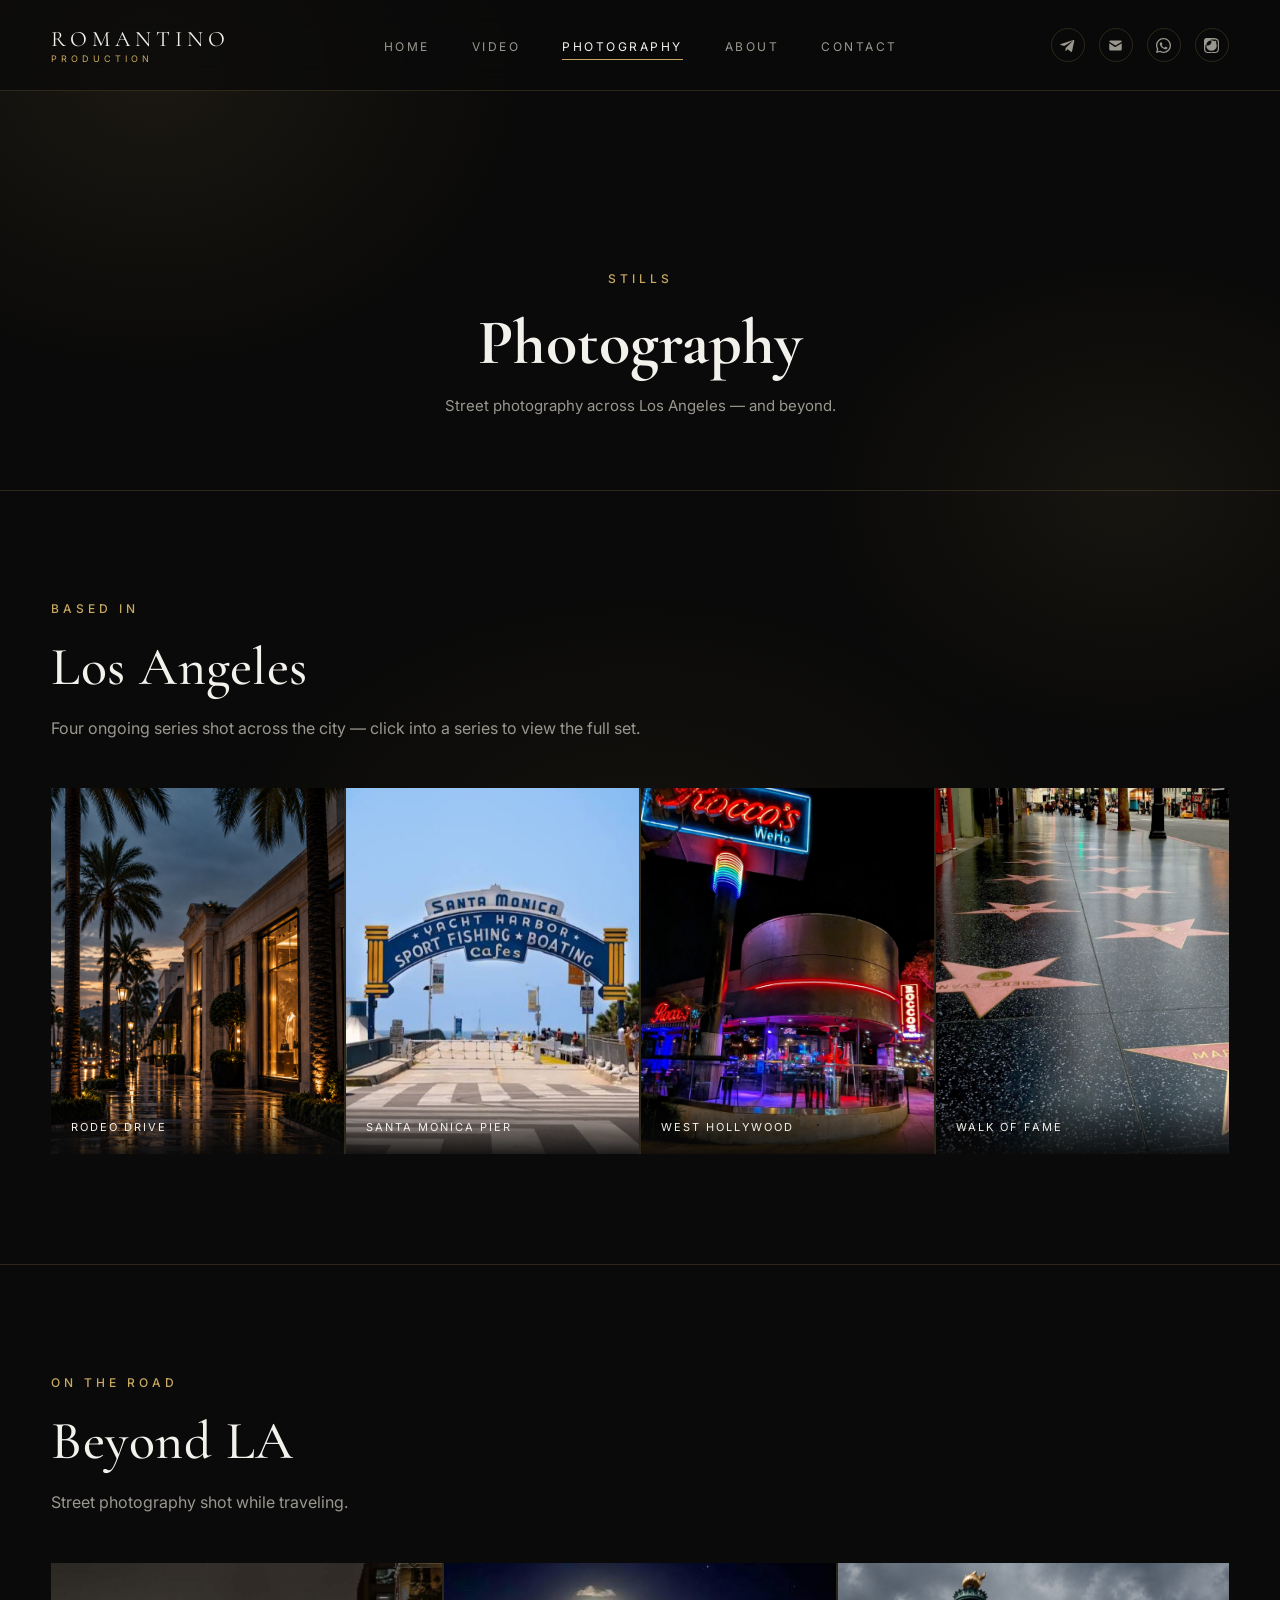
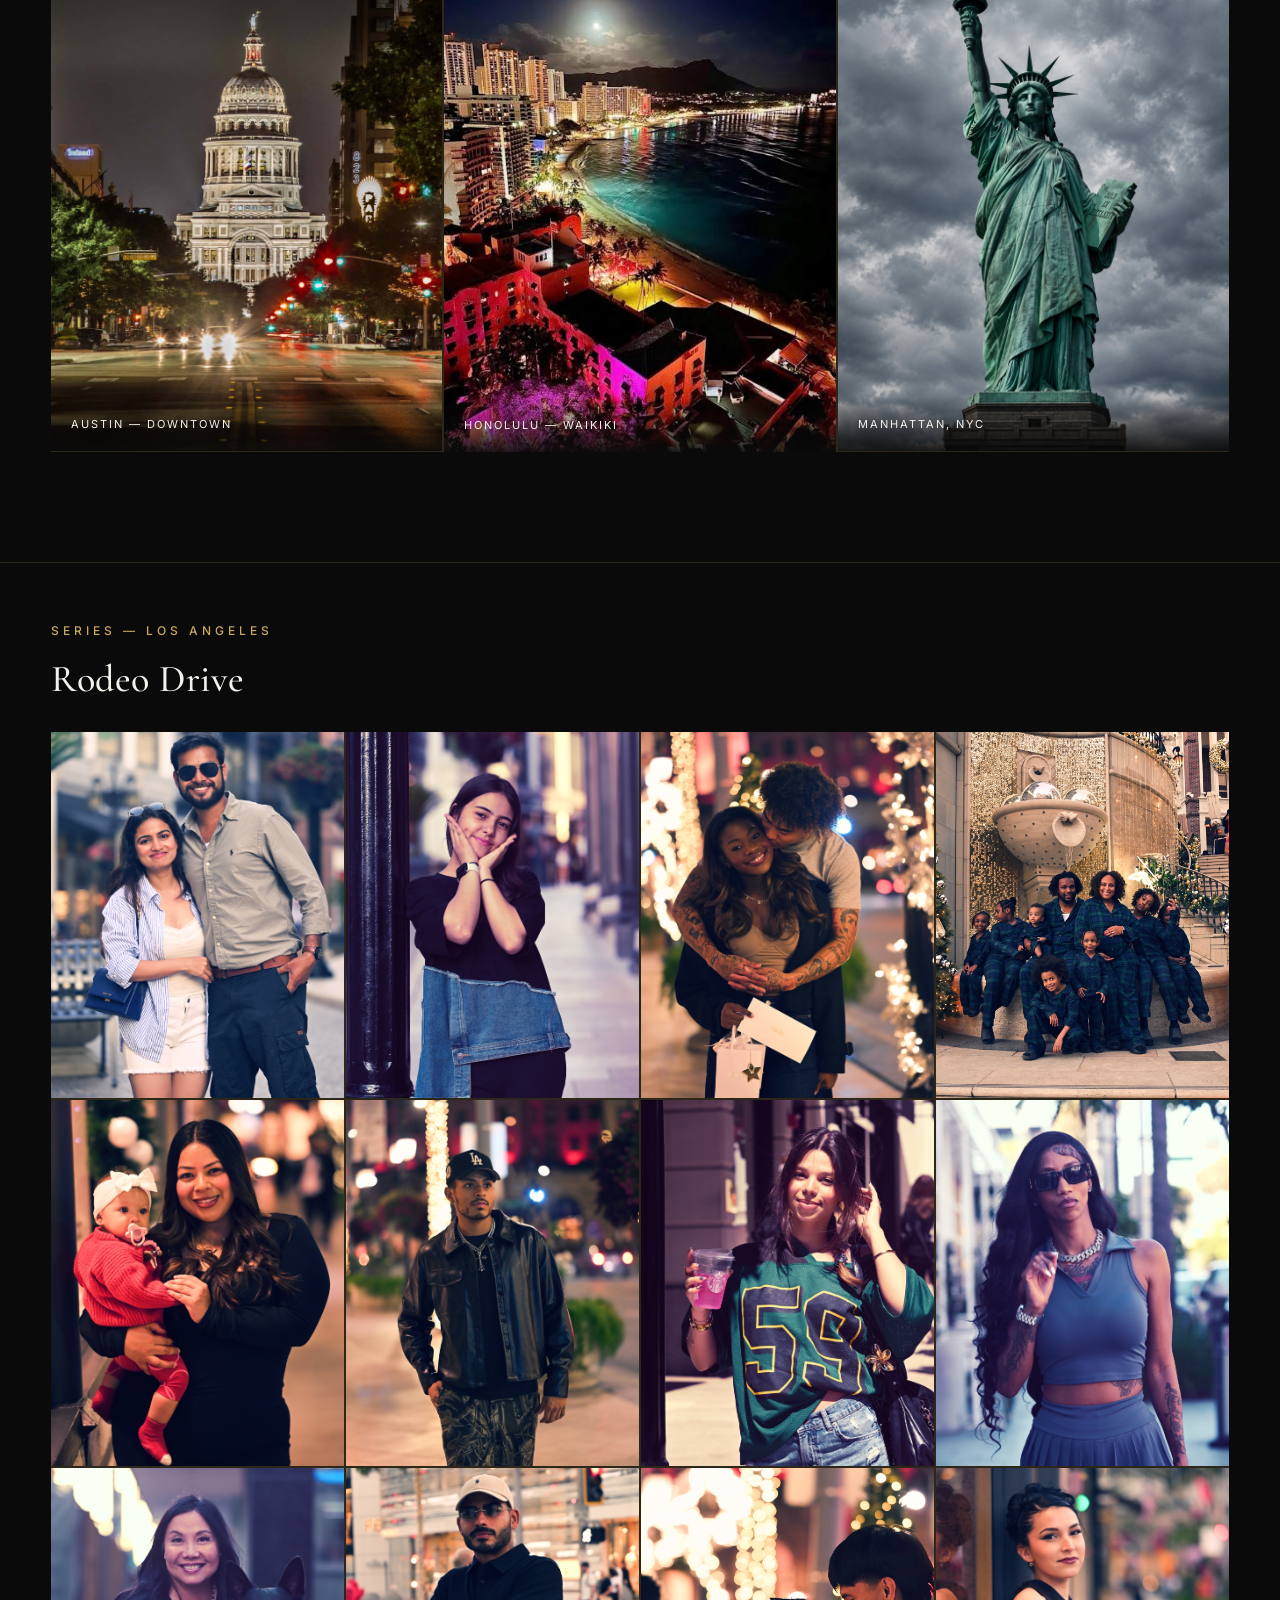
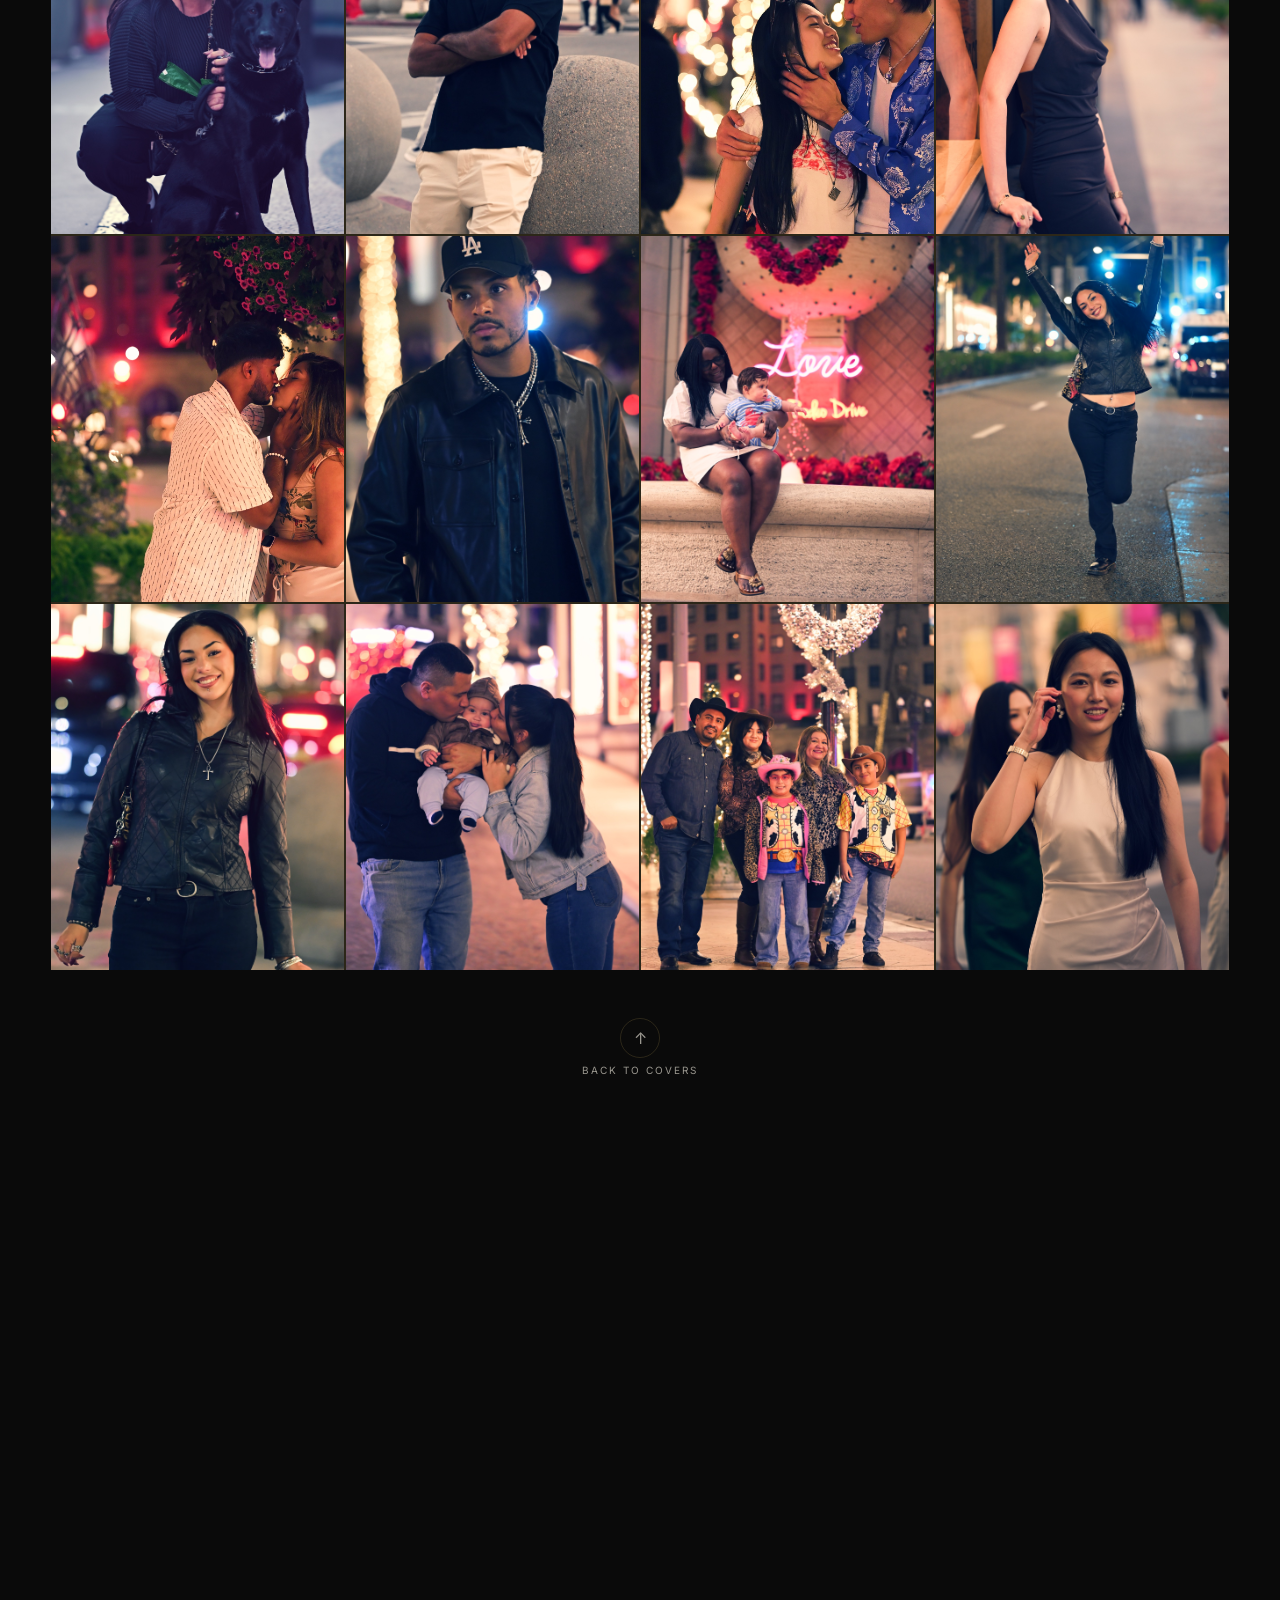
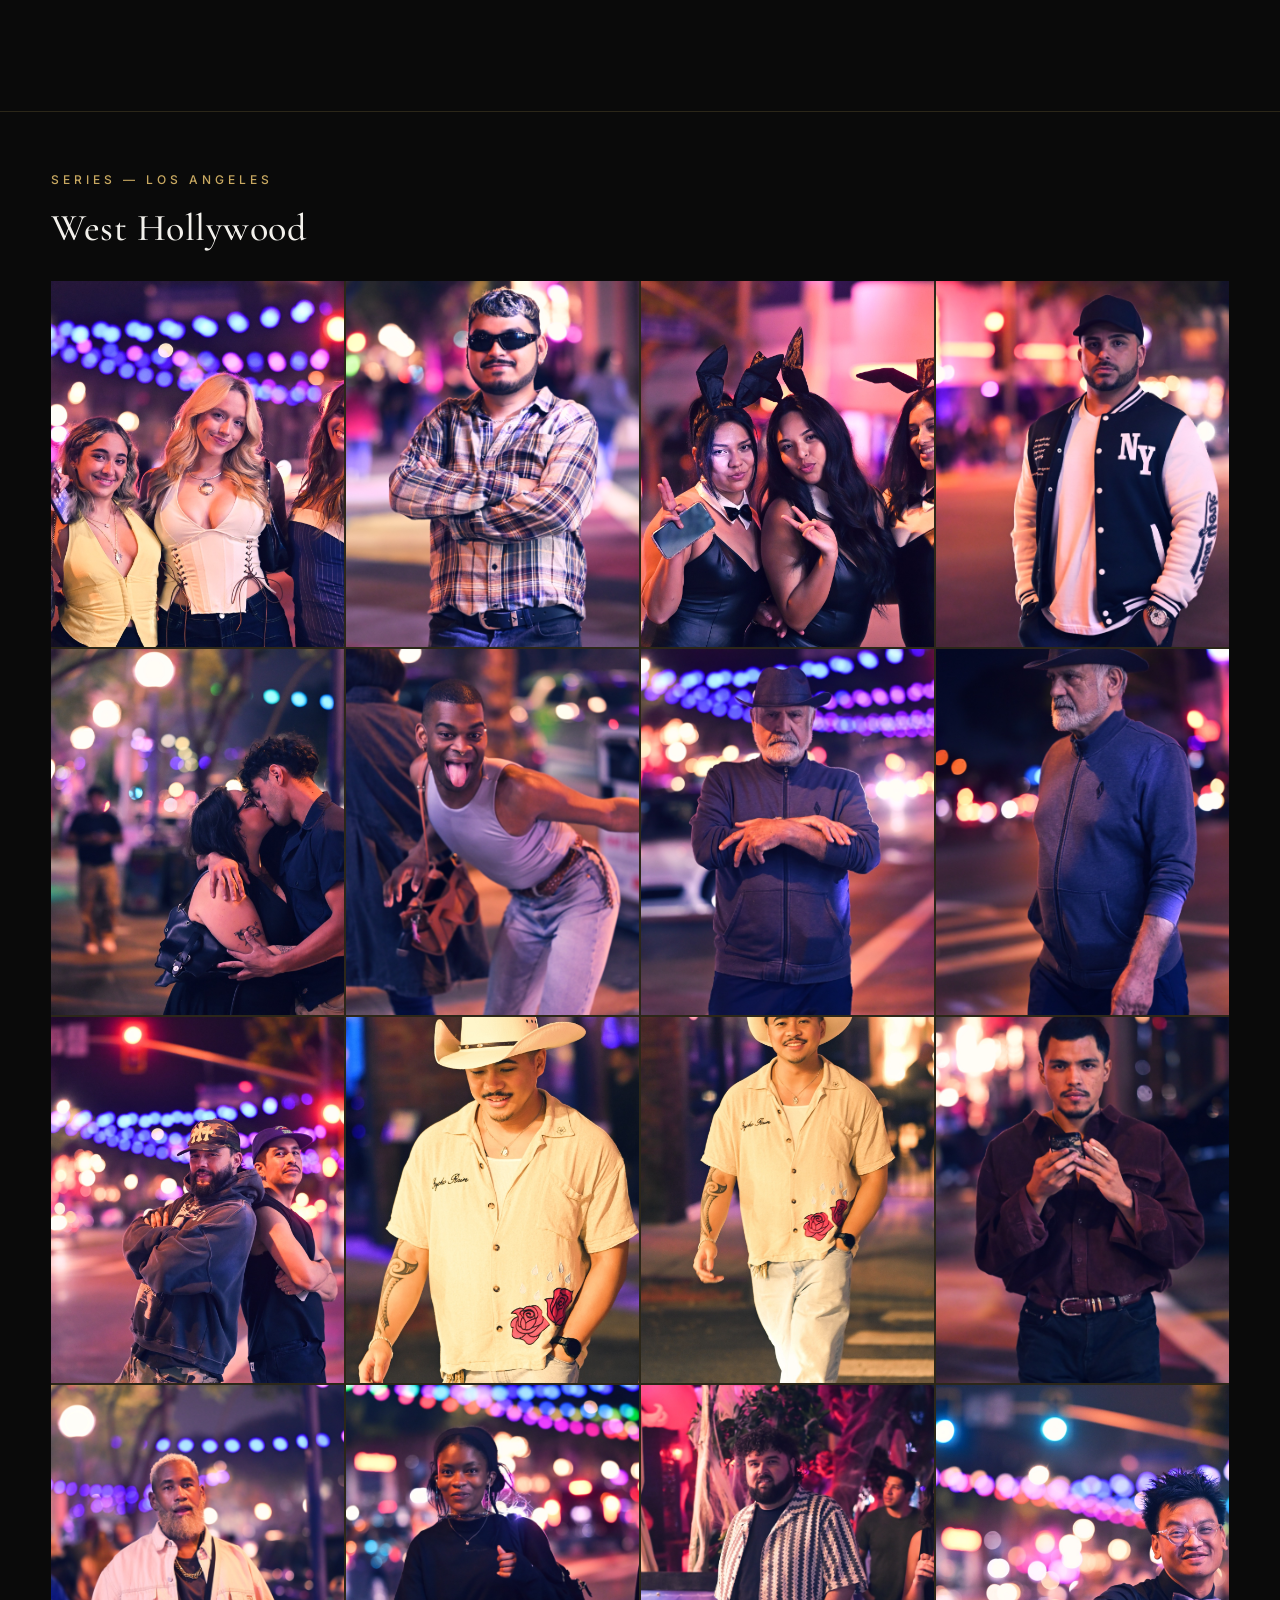
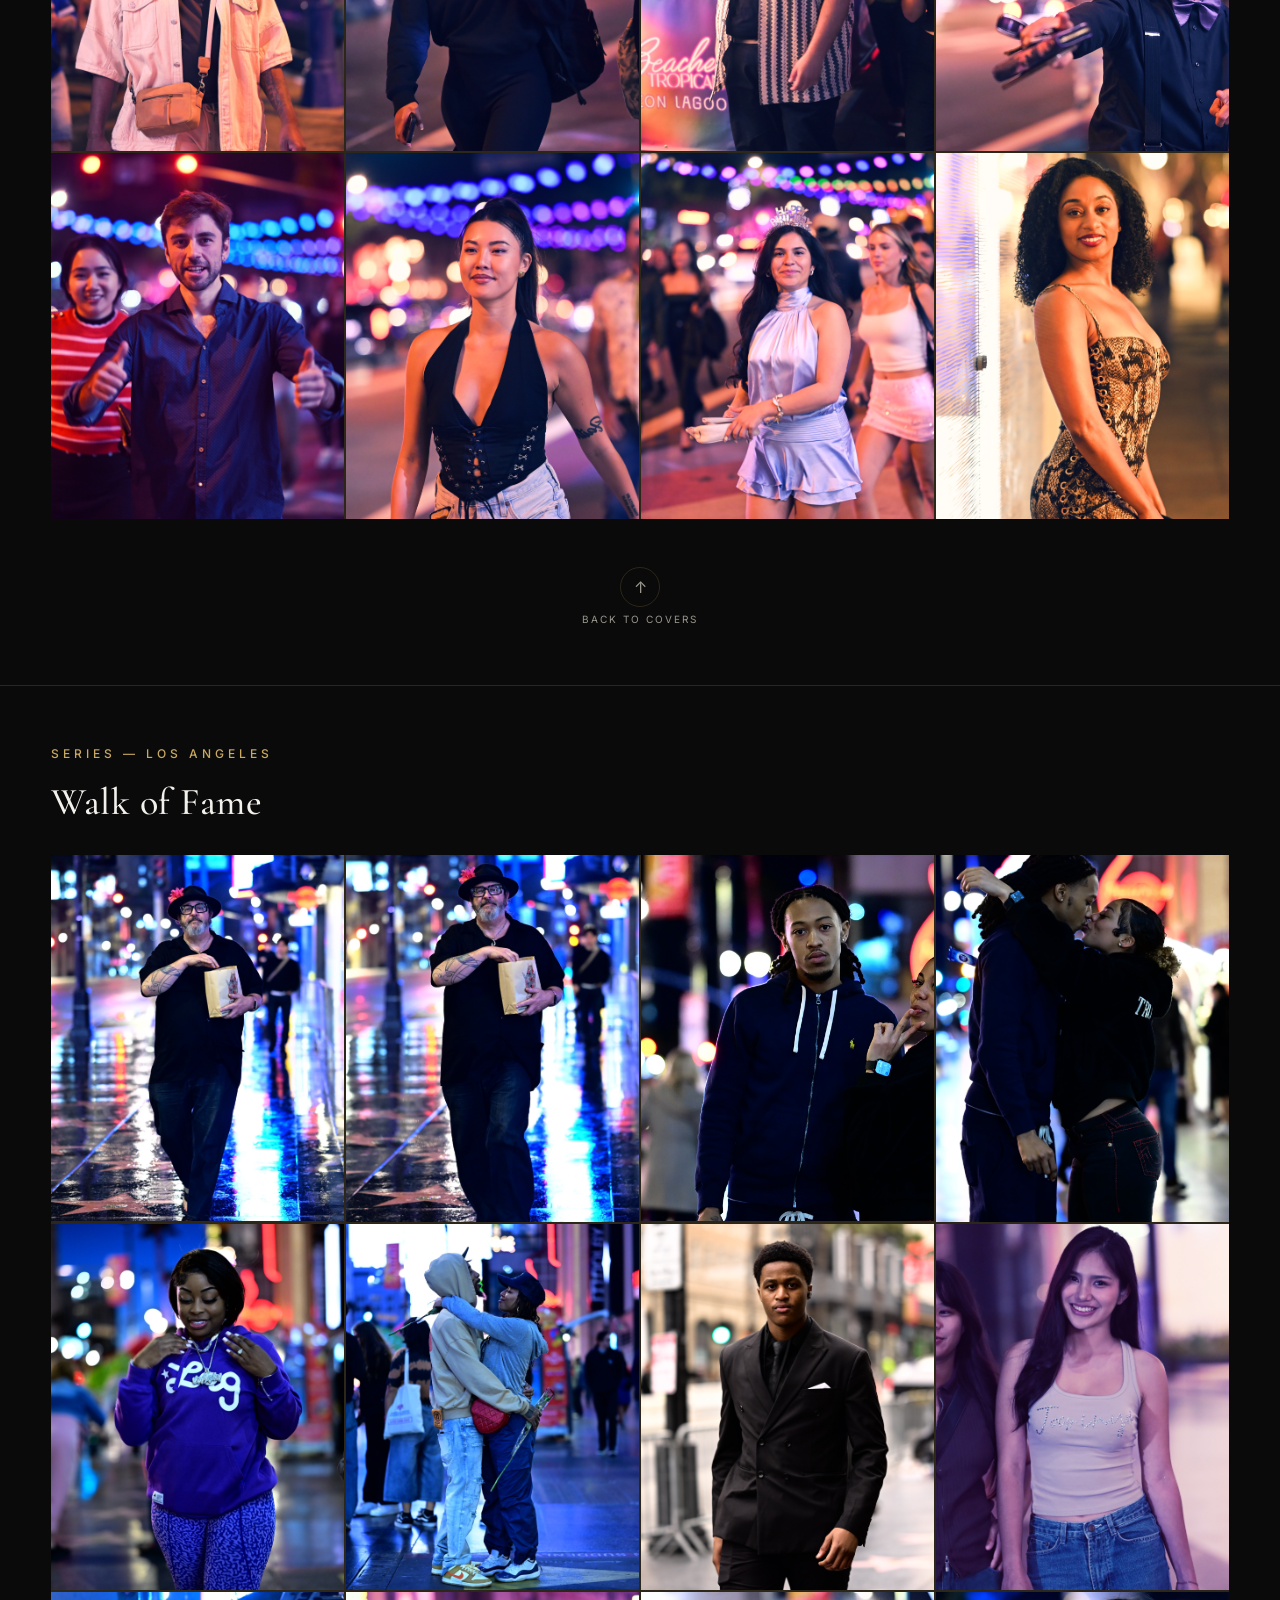
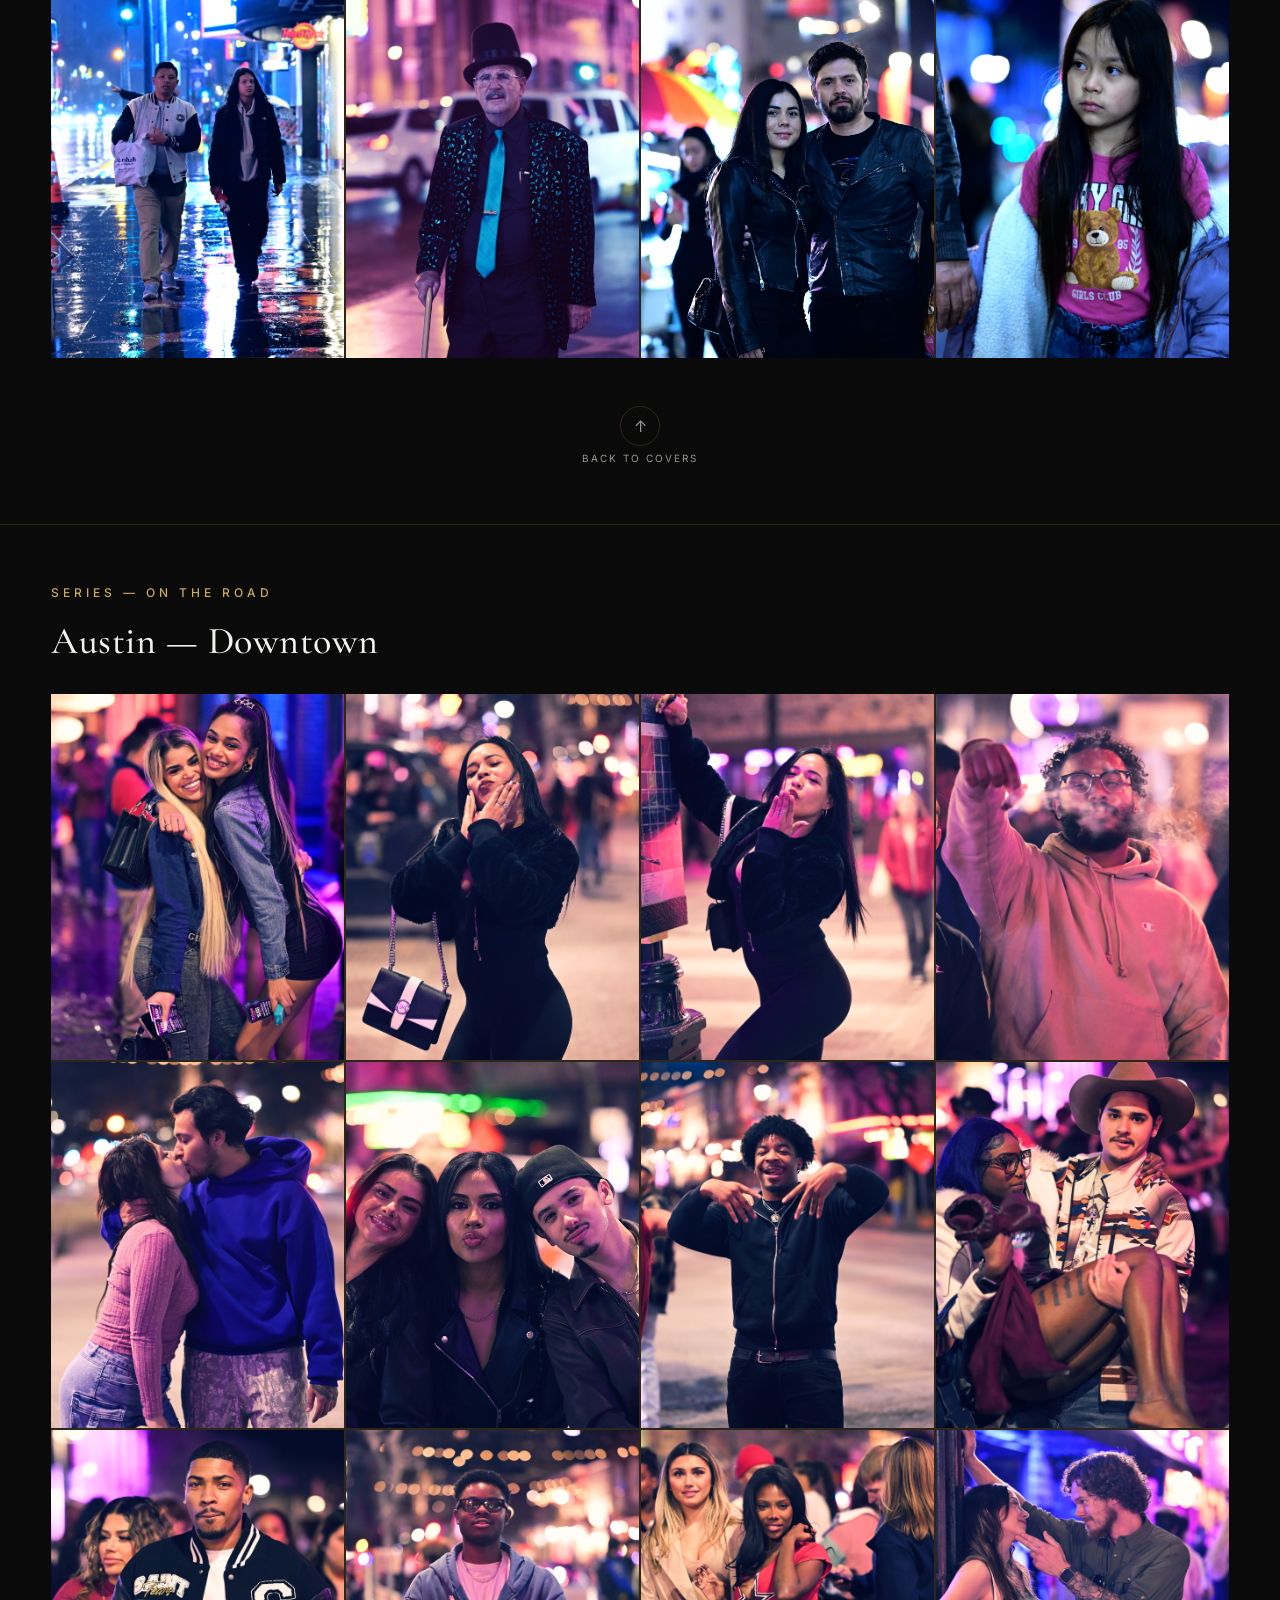
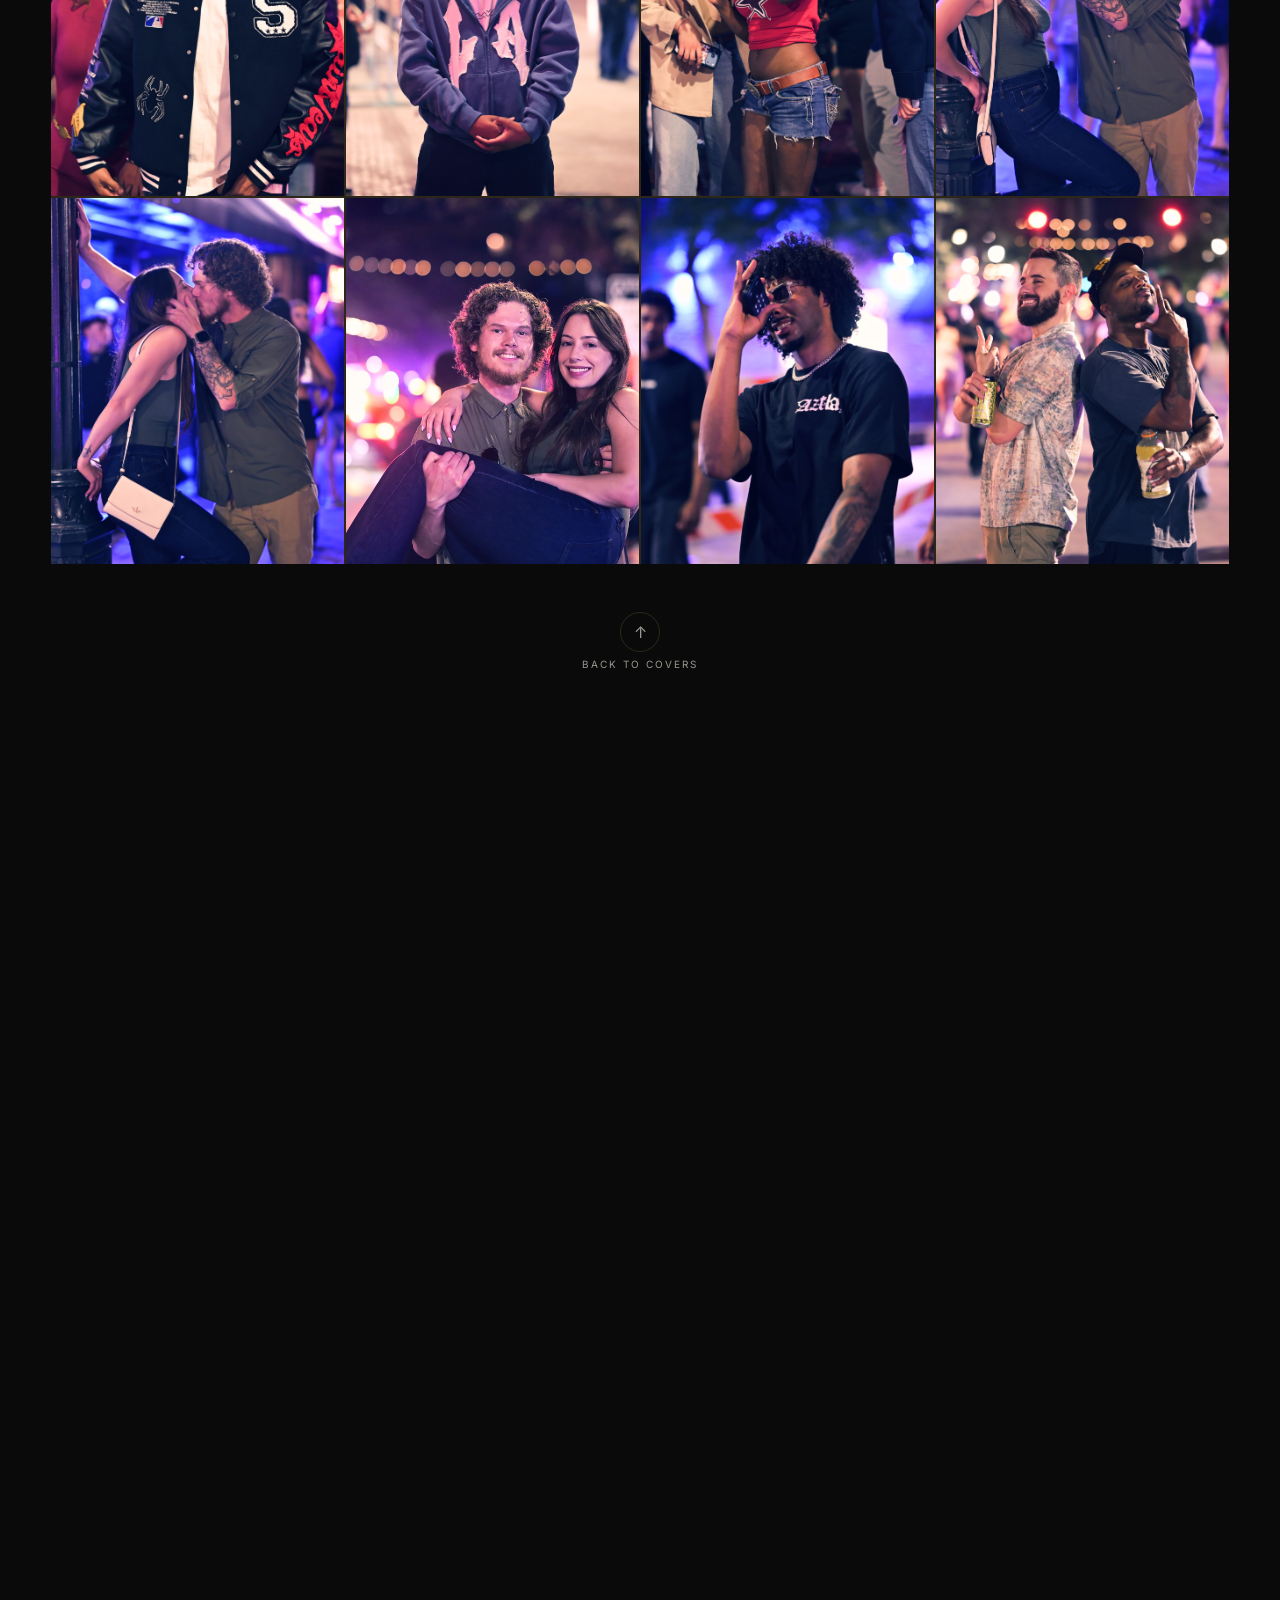
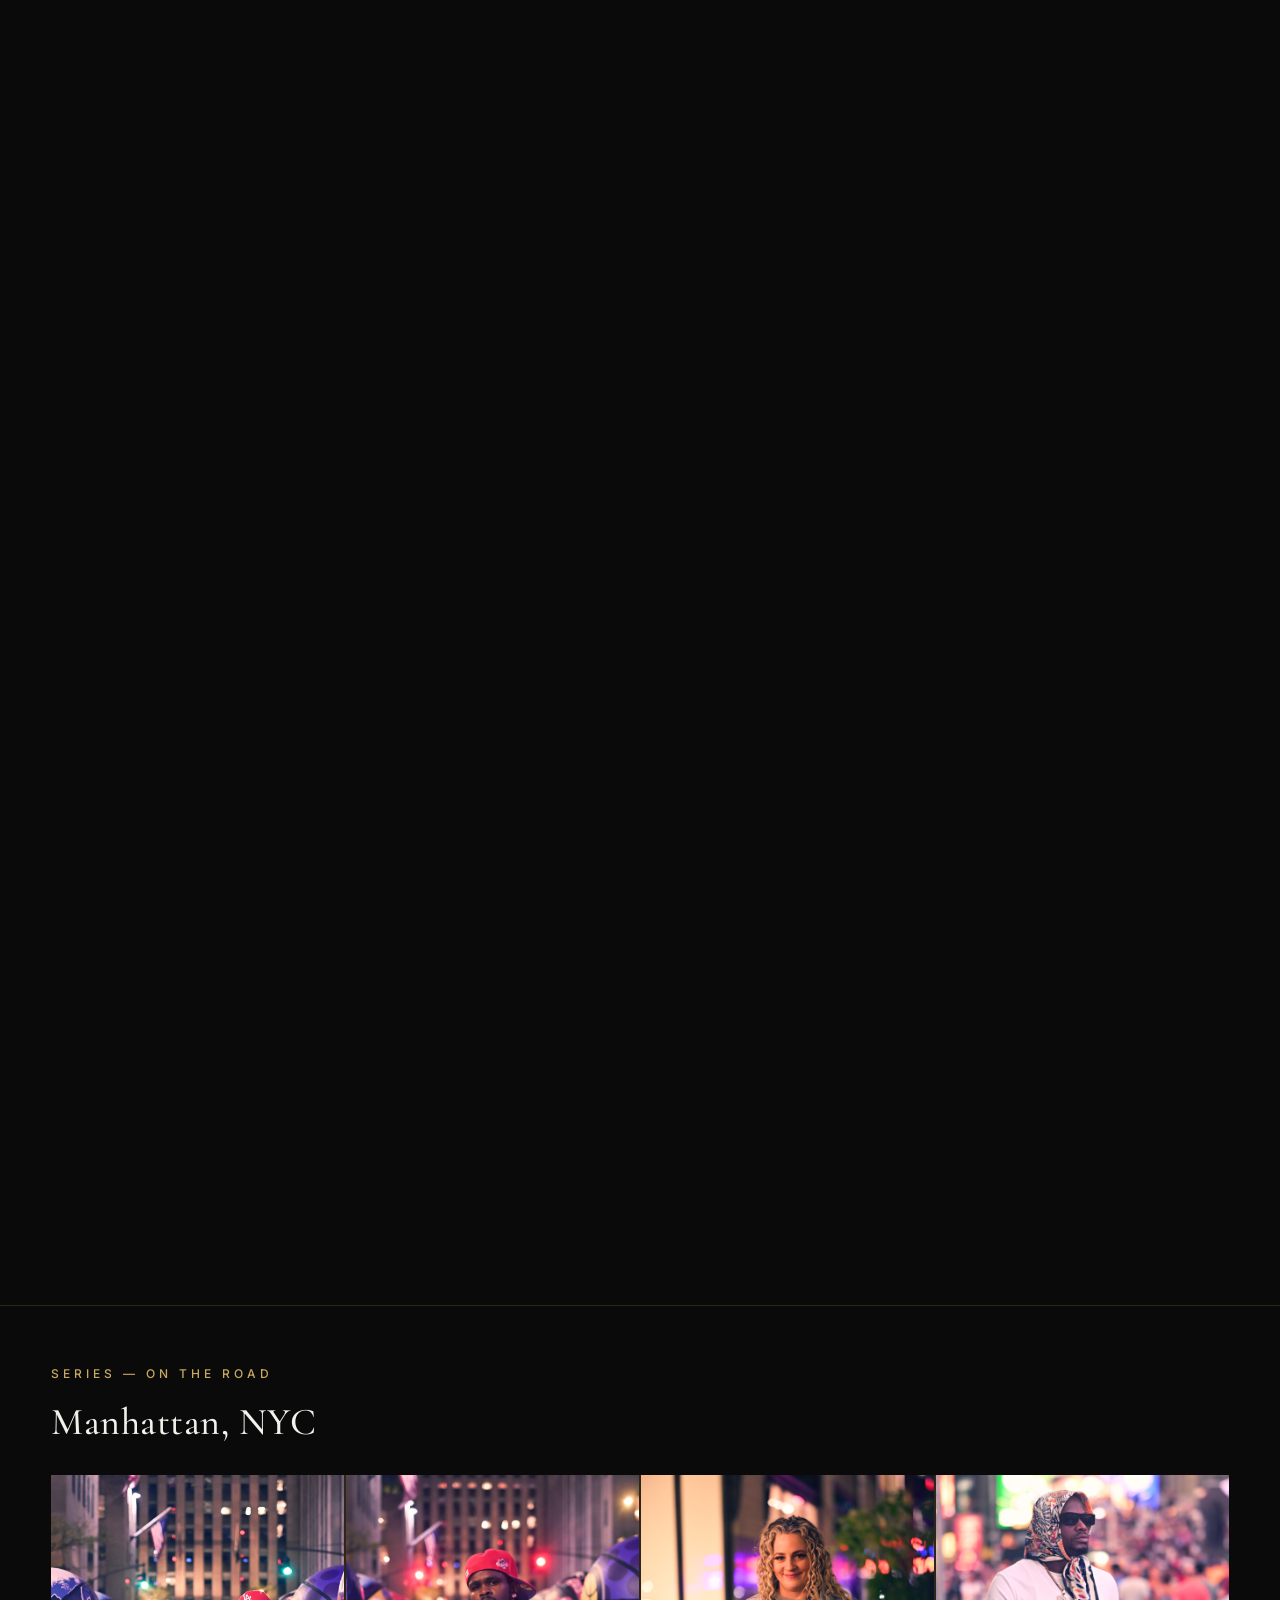
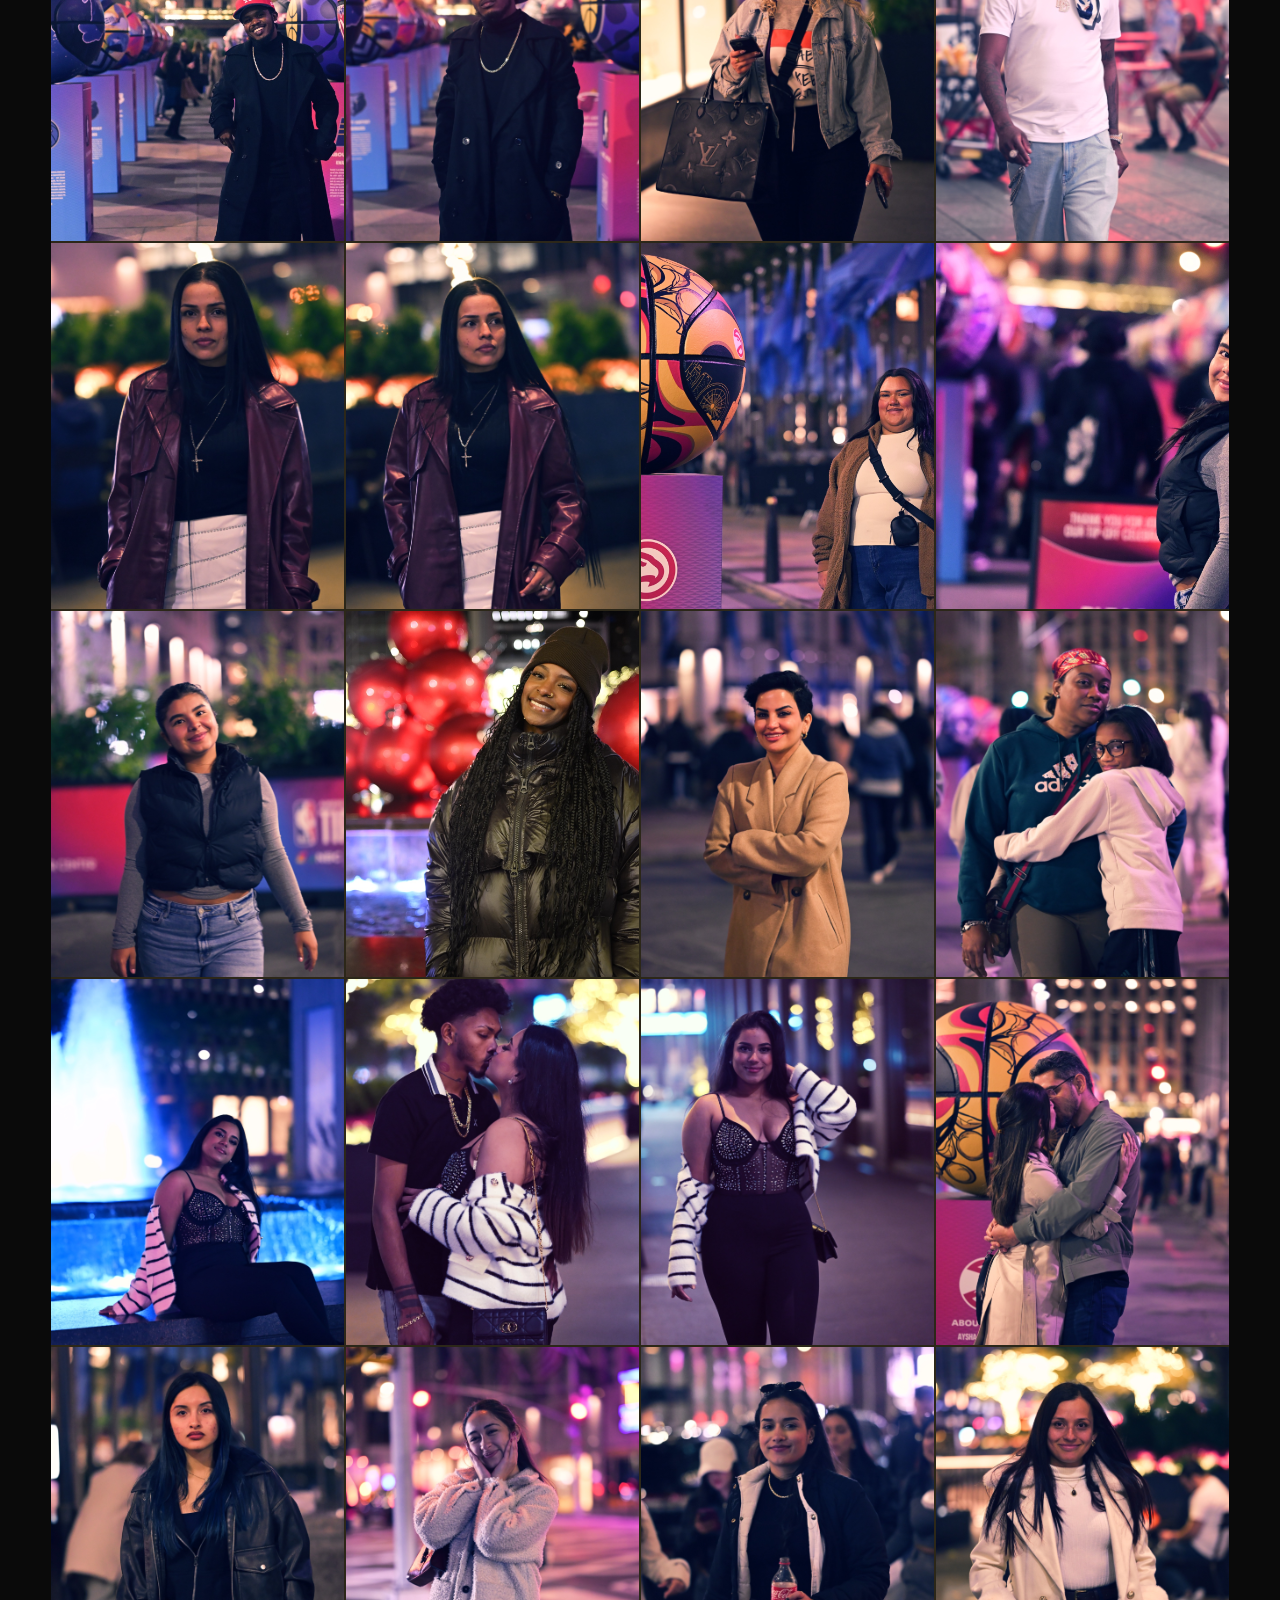
==== commit 1003e999: "добавил видео на главную" ====
--- a/photography.html
+++ b/photography.html
@@ -65,19 +65,19 @@
 
         <div class="work-grid work-grid-la" style="margin-top:46px;">
           <a class="work-item" href="#s-rodeo">
-            <img src="photo/previewphoto/Rodeo_drive.png" alt="Rodeo Drive series" loading="lazy" />
+            <img src="photo/previewphoto/Rodeo_drive.jpg" alt="Rodeo Drive series" loading="lazy" />
             <span class="work-caption">Rodeo Drive</span>
           </a>
           <a class="work-item" href="#s-santamonica">
-            <img src="photo/previewphoto/the_pier.png" alt="Santa Monica Pier series" loading="lazy" />
+            <img src="photo/previewphoto/the_pier.jpg" alt="Santa Monica Pier series" loading="lazy" />
             <span class="work-caption">Santa Monica Pier</span>
           </a>
           <a class="work-item" href="#s-weho">
-            <img src="photo/previewphoto/west_hollywood.png" alt="West Hollywood series" loading="lazy" />
+            <img src="photo/previewphoto/west_hollywood.jpg" alt="West Hollywood series" loading="lazy" />
             <span class="work-caption">West Hollywood</span>
           </a>
           <a class="work-item" href="#s-wof">
-            <img src="photo/previewphoto/walk_of_fame.png" alt="Walk of Fame series" loading="lazy" />
+            <img src="photo/previewphoto/walk_of_fame.jpg" alt="Walk of Fame series" loading="lazy" />
             <span class="work-caption">Walk of Fame</span>
           </a>
         </div>
@@ -93,15 +93,15 @@
 
         <div class="work-grid" style="margin-top:46px;">
           <a class="work-item" href="#s-austin">
-            <img src="photo/previewphoto/austin.png" alt="Austin series" loading="lazy" />
+            <img src="photo/previewphoto/austin.jpg" alt="Austin series" loading="lazy" />
             <span class="work-caption">Austin — Downtown</span>
           </a>
           <a class="work-item" href="#s-honolulu">
-            <img src="photo/previewphoto/waikiki.png" alt="Honolulu series" loading="lazy" />
+            <img src="photo/previewphoto/waikiki.jpg" alt="Honolulu series" loading="lazy" />
             <span class="work-caption">Honolulu — Waikiki</span>
           </a>
           <a class="work-item" href="#s-manhattan">
-            <img src="photo/previewphoto/NYC.png" alt="Manhattan series" loading="lazy" />
+            <img src="photo/previewphoto/NYC.jpg" alt="Manhattan series" loading="lazy" />
             <span class="work-caption">Manhattan, NYC</span>
           </a>
          
@@ -115,26 +115,26 @@
         <span class="eyebrow">Series — Los Angeles</span>
         <h2 class="section-title">Rodeo Drive</h2>
         <div class="work-grid series-grid">
-          <div class="work-item"><img src="photo/LA/beverly_hills/1.JPG" alt="Rodeo Drive" loading="lazy" /></div>
-          <div class="work-item"><img src="photo/LA/beverly_hills/2.JPG" alt="Rodeo Drive" loading="lazy" /></div>
-          <div class="work-item"><img src="photo/LA/beverly_hills/3.JPG" alt="Rodeo Drive" loading="lazy" /></div>
-          <div class="work-item"><img src="photo/LA/beverly_hills/4.JPG" alt="Rodeo Drive" loading="lazy" /></div>
-          <div class="work-item"><img src="photo/LA/beverly_hills/5.JPG" alt="Rodeo Drive" loading="lazy" /></div>
-          <div class="work-item"><img src="photo/LA/beverly_hills/6.JPG" alt="Rodeo Drive" loading="lazy" /></div>
-          <div class="work-item"><img src="photo/LA/beverly_hills/7.JPG" alt="Rodeo Drive" loading="lazy" /></div>
-          <div class="work-item"><img src="photo/LA/beverly_hills/8.JPG" alt="Rodeo Drive" loading="lazy" /></div>
-          <div class="work-item"><img src="photo/LA/beverly_hills/9.JPG" alt="Rodeo Drive" loading="lazy" /></div>
-          <div class="work-item"><img src="photo/LA/beverly_hills/10.JPG" alt="Rodeo Drive" loading="lazy" /></div>
-          <div class="work-item"><img src="photo/LA/beverly_hills/11.JPG" alt="Rodeo Drive" loading="lazy" /></div>
-          <div class="work-item"><img src="photo/LA/beverly_hills/12.JPG" alt="Rodeo Drive" loading="lazy" /></div>
-          <div class="work-item"><img src="photo/LA/beverly_hills/13.JPG" alt="Rodeo Drive" loading="lazy" /></div>
-          <div class="work-item"><img src="photo/LA/beverly_hills/14.JPG" alt="Rodeo Drive" loading="lazy" /></div>
-          <div class="work-item"><img src="photo/LA/beverly_hills/15.JPG" alt="Rodeo Drive" loading="lazy" /></div>
-          <div class="work-item"><img src="photo/LA/beverly_hills/16.JPG" alt="Rodeo Drive" loading="lazy" /></div>
-          <div class="work-item"><img src="photo/LA/beverly_hills/17.JPG" alt="Rodeo Drive" loading="lazy" /></div>
-          <div class="work-item"><img src="photo/LA/beverly_hills/18.JPG" alt="Rodeo Drive" loading="lazy" /></div>
-          <div class="work-item"><img src="photo/LA/beverly_hills/19.JPG" alt="Rodeo Drive" loading="lazy" /></div>
-          <div class="work-item"><img src="photo/LA/beverly_hills/20.JPG" alt="Rodeo Drive" loading="lazy" /></div>
+          <div class="work-item"><img src="photo/LA/beverly_hills/1.jpg" alt="Rodeo Drive" loading="lazy" /></div>
+          <div class="work-item"><img src="photo/LA/beverly_hills/2.jpg" alt="Rodeo Drive" loading="lazy" /></div>
+          <div class="work-item"><img src="photo/LA/beverly_hills/3.jpg" alt="Rodeo Drive" loading="lazy" /></div>
+          <div class="work-item"><img src="photo/LA/beverly_hills/4.jpg" alt="Rodeo Drive" loading="lazy" /></div>
+          <div class="work-item"><img src="photo/LA/beverly_hills/5.jpg" alt="Rodeo Drive" loading="lazy" /></div>
+          <div class="work-item"><img src="photo/LA/beverly_hills/6.jpg" alt="Rodeo Drive" loading="lazy" /></div>
+          <div class="work-item"><img src="photo/LA/beverly_hills/7.jpg" alt="Rodeo Drive" loading="lazy" /></div>
+          <div class="work-item"><img src="photo/LA/beverly_hills/8.jpg" alt="Rodeo Drive" loading="lazy" /></div>
+          <div class="work-item"><img src="photo/LA/beverly_hills/9.jpg" alt="Rodeo Drive" loading="lazy" /></div>
+          <div class="work-item"><img src="photo/LA/beverly_hills/10.jpg" alt="Rodeo Drive" loading="lazy" /></div>
+          <div class="work-item"><img src="photo/LA/beverly_hills/11.jpg" alt="Rodeo Drive" loading="lazy" /></div>
+          <div class="work-item"><img src="photo/LA/beverly_hills/12.jpg" alt="Rodeo Drive" loading="lazy" /></div>
+          <div class="work-item"><img src="photo/LA/beverly_hills/13.jpg" alt="Rodeo Drive" loading="lazy" /></div>
+          <div class="work-item"><img src="photo/LA/beverly_hills/14.jpg" alt="Rodeo Drive" loading="lazy" /></div>
+          <div class="work-item"><img src="photo/LA/beverly_hills/15.jpg" alt="Rodeo Drive" loading="lazy" /></div>
+          <div class="work-item"><img src="photo/LA/beverly_hills/16.jpg" alt="Rodeo Drive" loading="lazy" /></div>
+          <div class="work-item"><img src="photo/LA/beverly_hills/17.jpg" alt="Rodeo Drive" loading="lazy" /></div>
+          <div class="work-item"><img src="photo/LA/beverly_hills/18.jpg" alt="Rodeo Drive" loading="lazy" /></div>
+          <div class="work-item"><img src="photo/LA/beverly_hills/19.jpg" alt="Rodeo Drive" loading="lazy" /></div>
+          <div class="work-item"><img src="photo/LA/beverly_hills/20.jpg" alt="Rodeo Drive" loading="lazy" /></div>
         </div>
         <a class="series-back-to-top" href="#covers" aria-label="Back to covers">
           <span class="series-back-to-top-arrow">&uarr;</span>
@@ -148,26 +148,26 @@
         <span class="eyebrow">Series — Los Angeles</span>
         <h2 class="section-title">Santa Monica Pier</h2>
         <div class="work-grid series-grid">
-          <div class="work-item"><img src="photo/LA/santa_monica/1.JPG" alt="Santa Monica Pier" loading="lazy" /></div>
-          <div class="work-item"><img src="photo/LA/santa_monica/2.JPG" alt="Santa Monica Pier" loading="lazy" /></div>
-          <div class="work-item"><img src="photo/LA/santa_monica/3.JPG" alt="Santa Monica Pier" loading="lazy" /></div>
-          <div class="work-item"><img src="photo/LA/santa_monica/4.JPG" alt="Santa Monica Pier" loading="lazy" /></div>
-          <div class="work-item"><img src="photo/LA/santa_monica/5.JPG" alt="Santa Monica Pier" loading="lazy" /></div>
-          <div class="work-item"><img src="photo/LA/santa_monica/6.JPG" alt="Santa Monica Pier" loading="lazy" /></div>
-          <div class="work-item"><img src="photo/LA/santa_monica/7.JPG" alt="Santa Monica Pier" loading="lazy" /></div>
-          <div class="work-item"><img src="photo/LA/santa_monica/8.JPG" alt="Santa Monica Pier" loading="lazy" /></div>
-          <div class="work-item"><img src="photo/LA/santa_monica/9.JPG" alt="Santa Monica Pier" loading="lazy" /></div>
-          <div class="work-item"><img src="photo/LA/santa_monica/10.JPG" alt="Santa Monica Pier" loading="lazy" /></div>
-          <div class="work-item"><img src="photo/LA/santa_monica/11.JPG" alt="Santa Monica Pier" loading="lazy" /></div>
-          <div class="work-item"><img src="photo/LA/santa_monica/12.JPG" alt="Santa Monica Pier" loading="lazy" /></div>
-          <div class="work-item"><img src="photo/LA/santa_monica/13.JPG" alt="Santa Monica Pier" loading="lazy" /></div>
-          <div class="work-item"><img src="photo/LA/santa_monica/14.JPG" alt="Santa Monica Pier" loading="lazy" /></div>
-          <div class="work-item"><img src="photo/LA/santa_monica/15.JPG" alt="Santa Monica Pier" loading="lazy" /></div>
-          <div class="work-item"><img src="photo/LA/santa_monica/16.JPG" alt="Santa Monica Pier" loading="lazy" /></div>
-          <div class="work-item"><img src="photo/LA/santa_monica/17.JPG" alt="Santa Monica Pier" loading="lazy" /></div>
-          <div class="work-item"><img src="photo/LA/santa_monica/18.JPG" alt="Santa Monica Pier" loading="lazy" /></div>
-          <div class="work-item"><img src="photo/LA/santa_monica/19.JPG" alt="Santa Monica Pier" loading="lazy" /></div>
-          <div class="work-item"><img src="photo/LA/santa_monica/20.JPG" alt="Santa Monica Pier" loading="lazy" /></div>
+          <div class="work-item"><img src="photo/LA/santa_monica/1.jpg" alt="Santa Monica Pier" loading="lazy" /></div>
+          <div class="work-item"><img src="photo/LA/santa_monica/2.jpg" alt="Santa Monica Pier" loading="lazy" /></div>
+          <div class="work-item"><img src="photo/LA/santa_monica/3.jpg" alt="Santa Monica Pier" loading="lazy" /></div>
+          <div class="work-item"><img src="photo/LA/santa_monica/4.jpg" alt="Santa Monica Pier" loading="lazy" /></div>
+          <div class="work-item"><img src="photo/LA/santa_monica/5.jpg" alt="Santa Monica Pier" loading="lazy" /></div>
+          <div class="work-item"><img src="photo/LA/santa_monica/6.jpg" alt="Santa Monica Pier" loading="lazy" /></div>
+          <div class="work-item"><img src="photo/LA/santa_monica/7.jpg" alt="Santa Monica Pier" loading="lazy" /></div>
+          <div class="work-item"><img src="photo/LA/santa_monica/8.jpg" alt="Santa Monica Pier" loading="lazy" /></div>
+          <div class="work-item"><img src="photo/LA/santa_monica/9.jpg" alt="Santa Monica Pier" loading="lazy" /></div>
+          <div class="work-item"><img src="photo/LA/santa_monica/10.jpg" alt="Santa Monica Pier" loading="lazy" /></div>
+          <div class="work-item"><img src="photo/LA/santa_monica/11.jpg" alt="Santa Monica Pier" loading="lazy" /></div>
+          <div class="work-item"><img src="photo/LA/santa_monica/12.jpg" alt="Santa Monica Pier" loading="lazy" /></div>
+          <div class="work-item"><img src="photo/LA/santa_monica/13.jpg" alt="Santa Monica Pier" loading="lazy" /></div>
+          <div class="work-item"><img src="photo/LA/santa_monica/14.jpg" alt="Santa Monica Pier" loading="lazy" /></div>
+          <div class="work-item"><img src="photo/LA/santa_monica/15.jpg" alt="Santa Monica Pier" loading="lazy" /></div>
+          <div class="work-item"><img src="photo/LA/santa_monica/16.jpg" alt="Santa Monica Pier" loading="lazy" /></div>
+          <div class="work-item"><img src="photo/LA/santa_monica/17.jpg" alt="Santa Monica Pier" loading="lazy" /></div>
+          <div class="work-item"><img src="photo/LA/santa_monica/18.jpg" alt="Santa Monica Pier" loading="lazy" /></div>
+          <div class="work-item"><img src="photo/LA/santa_monica/19.jpg" alt="Santa Monica Pier" loading="lazy" /></div>
+          <div class="work-item"><img src="photo/LA/santa_monica/20.jpg" alt="Santa Monica Pier" loading="lazy" /></div>
         </div>
         <a class="series-back-to-top" href="#covers" aria-label="Back to covers">
           <span class="series-back-to-top-arrow">&uarr;</span>
@@ -181,26 +181,26 @@
         <span class="eyebrow">Series — Los Angeles</span>
         <h2 class="section-title">West Hollywood</h2>
         <div class="work-grid series-grid">
-          <div class="work-item"><img src="photo/LA/west_hollywood/1.JPG" alt="West Hollywood" loading="lazy" /></div>
-          <div class="work-item"><img src="photo/LA/west_hollywood/2.JPG" alt="West Hollywood" loading="lazy" /></div>
-          <div class="work-item"><img src="photo/LA/west_hollywood/3.JPG" alt="West Hollywood" loading="lazy" /></div>
-          <div class="work-item"><img src="photo/LA/west_hollywood/4.JPG" alt="West Hollywood" loading="lazy" /></div>
-          <div class="work-item"><img src="photo/LA/west_hollywood/5.JPG" alt="West Hollywood" loading="lazy" /></div>
-          <div class="work-item"><img src="photo/LA/west_hollywood/6.JPG" alt="West Hollywood" loading="lazy" /></div>
-          <div class="work-item"><img src="photo/LA/west_hollywood/7.JPG" alt="West Hollywood" loading="lazy" /></div>
-          <div class="work-item"><img src="photo/LA/west_hollywood/8.JPG" alt="West Hollywood" loading="lazy" /></div>
-          <div class="work-item"><img src="photo/LA/west_hollywood/9.JPG" alt="West Hollywood" loading="lazy" /></div>
-          <div class="work-item"><img src="photo/LA/west_hollywood/10.JPG" alt="West Hollywood" loading="lazy" /></div>
-          <div class="work-item"><img src="photo/LA/west_hollywood/11.JPG" alt="West Hollywood" loading="lazy" /></div>
-          <div class="work-item"><img src="photo/LA/west_hollywood/12.JPG" alt="West Hollywood" loading="lazy" /></div>
-          <div class="work-item"><img src="photo/LA/west_hollywood/13.JPG" alt="West Hollywood" loading="lazy" /></div>
-          <div class="work-item"><img src="photo/LA/west_hollywood/14.JPG" alt="West Hollywood" loading="lazy" /></div>
-          <div class="work-item"><img src="photo/LA/west_hollywood/15.JPG" alt="West Hollywood" loading="lazy" /></div>
-          <div class="work-item"><img src="photo/LA/west_hollywood/16.JPG" alt="West Hollywood" loading="lazy" /></div>
-          <div class="work-item"><img src="photo/LA/west_hollywood/17.JPG" alt="West Hollywood" loading="lazy" /></div>
-          <div class="work-item"><img src="photo/LA/west_hollywood/18.JPG" alt="West Hollywood" loading="lazy" /></div>
-          <div class="work-item"><img src="photo/LA/west_hollywood/19.JPG" alt="West Hollywood" loading="lazy" /></div>
-          <div class="work-item"><img src="photo/LA/west_hollywood/20.JPG" alt="West Hollywood" loading="lazy" /></div>
+          <div class="work-item"><img src="photo/LA/west_hollywood/1.jpg" alt="West Hollywood" loading="lazy" /></div>
+          <div class="work-item"><img src="photo/LA/west_hollywood/2.jpg" alt="West Hollywood" loading="lazy" /></div>
+          <div class="work-item"><img src="photo/LA/west_hollywood/3.jpg" alt="West Hollywood" loading="lazy" /></div>
+          <div class="work-item"><img src="photo/LA/west_hollywood/4.jpg" alt="West Hollywood" loading="lazy" /></div>
+          <div class="work-item"><img src="photo/LA/west_hollywood/5.jpg" alt="West Hollywood" loading="lazy" /></div>
+          <div class="work-item"><img src="photo/LA/west_hollywood/6.jpg" alt="West Hollywood" loading="lazy" /></div>
+          <div class="work-item"><img src="photo/LA/west_hollywood/7.jpg" alt="West Hollywood" loading="lazy" /></div>
+          <div class="work-item"><img src="photo/LA/west_hollywood/8.jpg" alt="West Hollywood" loading="lazy" /></div>
+          <div class="work-item"><img src="photo/LA/west_hollywood/9.jpg" alt="West Hollywood" loading="lazy" /></div>
+          <div class="work-item"><img src="photo/LA/west_hollywood/10.jpg" alt="West Hollywood" loading="lazy" /></div>
+          <div class="work-item"><img src="photo/LA/west_hollywood/11.jpg" alt="West Hollywood" loading="lazy" /></div>
+          <div class="work-item"><img src="photo/LA/west_hollywood/12.jpg" alt="West Hollywood" loading="lazy" /></div>
+          <div class="work-item"><img src="photo/LA/west_hollywood/13.jpg" alt="West Hollywood" loading="lazy" /></div>
+          <div class="work-item"><img src="photo/LA/west_hollywood/14.jpg" alt="West Hollywood" loading="lazy" /></div>
+          <div class="work-item"><img src="photo/LA/west_hollywood/15.jpg" alt="West Hollywood" loading="lazy" /></div>
+          <div class="work-item"><img src="photo/LA/west_hollywood/16.jpg" alt="West Hollywood" loading="lazy" /></div>
+          <div class="work-item"><img src="photo/LA/west_hollywood/17.jpg" alt="West Hollywood" loading="lazy" /></div>
+          <div class="work-item"><img src="photo/LA/west_hollywood/18.jpg" alt="West Hollywood" loading="lazy" /></div>
+          <div class="work-item"><img src="photo/LA/west_hollywood/19.jpg" alt="West Hollywood" loading="lazy" /></div>
+          <div class="work-item"><img src="photo/LA/west_hollywood/20.jpg" alt="West Hollywood" loading="lazy" /></div>
         </div>
         <a class="series-back-to-top" href="#covers" aria-label="Back to covers">
           <span class="series-back-to-top-arrow">&uarr;</span>
@@ -214,18 +214,18 @@
         <span class="eyebrow">Series — Los Angeles</span>
         <h2 class="section-title">Walk of Fame</h2>
         <div class="work-grid series-grid">
-          <div class="work-item"><img src="photo/LA/walk_of_fame/1.JPG" alt="Walk of Fame" loading="lazy" /></div>
-          <div class="work-item"><img src="photo/LA/walk_of_fame/2.JPG" alt="Walk of Fame" loading="lazy" /></div>
-          <div class="work-item"><img src="photo/LA/walk_of_fame/3.JPG" alt="Walk of Fame" loading="lazy" /></div>
-          <div class="work-item"><img src="photo/LA/walk_of_fame/4.JPG" alt="Walk of Fame" loading="lazy" /></div>
-          <div class="work-item"><img src="photo/LA/walk_of_fame/5.JPG" alt="Walk of Fame" loading="lazy" /></div>
-          <div class="work-item"><img src="photo/LA/walk_of_fame/6.JPG" alt="Walk of Fame" loading="lazy" /></div>
-          <div class="work-item"><img src="photo/LA/walk_of_fame/7.JPG" alt="Walk of Fame" loading="lazy" /></div>
-          <div class="work-item"><img src="photo/LA/walk_of_fame/8.JPG" alt="Walk of Fame" loading="lazy" /></div>
-          <div class="work-item"><img src="photo/LA/walk_of_fame/9.JPG" alt="Walk of Fame" loading="lazy" /></div>
-          <div class="work-item"><img src="photo/LA/walk_of_fame/10.JPG" alt="Walk of Fame" loading="lazy" /></div>
-          <div class="work-item"><img src="photo/LA/walk_of_fame/11.JPG" alt="Walk of Fame" loading="lazy" /></div>
-          <div class="work-item"><img src="photo/LA/walk_of_fame/12.JPG" alt="Walk of Fame" loading="lazy" /></div>
+          <div class="work-item"><img src="photo/LA/walk_of_fame/1.jpg" alt="Walk of Fame" loading="lazy" /></div>
+          <div class="work-item"><img src="photo/LA/walk_of_fame/2.jpg" alt="Walk of Fame" loading="lazy" /></div>
+          <div class="work-item"><img src="photo/LA/walk_of_fame/3.jpg" alt="Walk of Fame" loading="lazy" /></div>
+          <div class="work-item"><img src="photo/LA/walk_of_fame/4.jpg" alt="Walk of Fame" loading="lazy" /></div>
+          <div class="work-item"><img src="photo/LA/walk_of_fame/5.jpg" alt="Walk of Fame" loading="lazy" /></div>
+          <div class="work-item"><img src="photo/LA/walk_of_fame/6.jpg" alt="Walk of Fame" loading="lazy" /></div>
+          <div class="work-item"><img src="photo/LA/walk_of_fame/7.jpg" alt="Walk of Fame" loading="lazy" /></div>
+          <div class="work-item"><img src="photo/LA/walk_of_fame/8.jpg" alt="Walk of Fame" loading="lazy" /></div>
+          <div class="work-item"><img src="photo/LA/walk_of_fame/9.jpg" alt="Walk of Fame" loading="lazy" /></div>
+          <div class="work-item"><img src="photo/LA/walk_of_fame/10.jpg" alt="Walk of Fame" loading="lazy" /></div>
+          <div class="work-item"><img src="photo/LA/walk_of_fame/11.jpg" alt="Walk of Fame" loading="lazy" /></div>
+          <div class="work-item"><img src="photo/LA/walk_of_fame/12.jpg" alt="Walk of Fame" loading="lazy" /></div>
 
         </div>
         <a class="series-back-to-top" href="#covers" aria-label="Back to covers">
@@ -303,26 +303,26 @@
         <span class="eyebrow">Series — On The Road</span>
         <h2 class="section-title">Manhattan, NYC</h2>
         <div class="work-grid series-grid">
-          <div class="work-item"><img src="photo/NYC/1.JPG" alt="Manhattan" loading="lazy" /></div>
-          <div class="work-item"><img src="photo/NYC/2.JPG" alt="Manhattan" loading="lazy" /></div>
-          <div class="work-item"><img src="photo/NYC/3.JPG" alt="Manhattan" loading="lazy" /></div>
-          <div class="work-item"><img src="photo/NYC/4.JPG" alt="Manhattan" loading="lazy" /></div>
-          <div class="work-item"><img src="photo/NYC/5.JPG" alt="Manhattan" loading="lazy" /></div>
-          <div class="work-item"><img src="photo/NYC/6.JPG" alt="Manhattan" loading="lazy" /></div>
-          <div class="work-item"><img src="photo/NYC/7.JPG" alt="Manhattan" loading="lazy" /></div>
-          <div class="work-item"><img src="photo/NYC/8.JPG" alt="Manhattan" loading="lazy" /></div>
-          <div class="work-item"><img src="photo/NYC/9.JPG" alt="Manhattan" loading="lazy" /></div>
-          <div class="work-item"><img src="photo/NYC/10.JPG" alt="Manhattan" loading="lazy" /></div>
-          <div class="work-item"><img src="photo/NYC/11.JPG" alt="Manhattan" loading="lazy" /></div>
-          <div class="work-item"><img src="photo/NYC/12.JPG" alt="Manhattan" loading="lazy" /></div>
-          <div class="work-item"><img src="photo/NYC/13.JPG" alt="Manhattan" loading="lazy" /></div>
-          <div class="work-item"><img src="photo/NYC/14.JPG" alt="Manhattan" loading="lazy" /></div>
-          <div class="work-item"><img src="photo/NYC/15.JPG" alt="Manhattan" loading="lazy" /></div>
-          <div class="work-item"><img src="photo/NYC/16.JPG" alt="Manhattan" loading="lazy" /></div>
-          <div class="work-item"><img src="photo/NYC/17.JPG" alt="Manhattan" loading="lazy" /></div>
-          <div class="work-item"><img src="photo/NYC/18.JPG" alt="Manhattan" loading="lazy" /></div>
-          <div class="work-item"><img src="photo/NYC/19.JPG" alt="Manhattan" loading="lazy" /></div>
-          <div class="work-item"><img src="photo/NYC/20.JPG" alt="Manhattan" loading="lazy" /></div>
+          <div class="work-item"><img src="photo/NYC/1.jpg" alt="Manhattan" loading="lazy" /></div>
+          <div class="work-item"><img src="photo/NYC/2.jpg" alt="Manhattan" loading="lazy" /></div>
+          <div class="work-item"><img src="photo/NYC/3.jpg" alt="Manhattan" loading="lazy" /></div>
+          <div class="work-item"><img src="photo/NYC/4.jpg" alt="Manhattan" loading="lazy" /></div>
+          <div class="work-item"><img src="photo/NYC/5.jpg" alt="Manhattan" loading="lazy" /></div>
+          <div class="work-item"><img src="photo/NYC/6.jpg" alt="Manhattan" loading="lazy" /></div>
+          <div class="work-item"><img src="photo/NYC/7.jpg" alt="Manhattan" loading="lazy" /></div>
+          <div class="work-item"><img src="photo/NYC/8.jpg" alt="Manhattan" loading="lazy" /></div>
+          <div class="work-item"><img src="photo/NYC/9.jpg" alt="Manhattan" loading="lazy" /></div>
+          <div class="work-item"><img src="photo/NYC/10.jpg" alt="Manhattan" loading="lazy" /></div>
+          <div class="work-item"><img src="photo/NYC/11.jpg" alt="Manhattan" loading="lazy" /></div>
+          <div class="work-item"><img src="photo/NYC/12.jpg" alt="Manhattan" loading="lazy" /></div>
+          <div class="work-item"><img src="photo/NYC/13.jpg" alt="Manhattan" loading="lazy" /></div>
+          <div class="work-item"><img src="photo/NYC/14.jpg" alt="Manhattan" loading="lazy" /></div>
+          <div class="work-item"><img src="photo/NYC/15.jpg" alt="Manhattan" loading="lazy" /></div>
+          <div class="work-item"><img src="photo/NYC/16.jpg" alt="Manhattan" loading="lazy" /></div>
+          <div class="work-item"><img src="photo/NYC/17.jpg" alt="Manhattan" loading="lazy" /></div>
+          <div class="work-item"><img src="photo/NYC/18.jpg" alt="Manhattan" loading="lazy" /></div>
+          <div class="work-item"><img src="photo/NYC/19.jpg" alt="Manhattan" loading="lazy" /></div>
+          <div class="work-item"><img src="photo/NYC/20.jpg" alt="Manhattan" loading="lazy" /></div>
           
         </div>
         <a class="series-back-to-top" href="#covers" aria-label="Back to covers">
--- a/styles.css
+++ b/styles.css
@@ -239,7 +239,7 @@
 }
 .billboard-poster { width: 100%; height: 100%; object-fit: cover; filter: grayscale(1) brightness(0.5); }
 .billboard-frame::after {
-  content: ''; position: absolute; inset: 0;
+  content: ''; position: absolute; inset: 0; pointer-events: none;
   background: linear-gradient(115deg, transparent 40%, rgba(201,169,97,0.12) 50%, transparent 60%);
   background-size: 250% 250%; animation: sheen 6s ease-in-out infinite;
 }
@@ -383,3 +383,6 @@
 .series-back-to-top-label {
   font-size: 10px; letter-spacing: 2px; text-transform: uppercase;
 }
+
+/* --- Billboard YouTube embed --- */
+.billboard-iframe { position: absolute; inset: 0; width: 100%; height: 100%; border: 0; }
